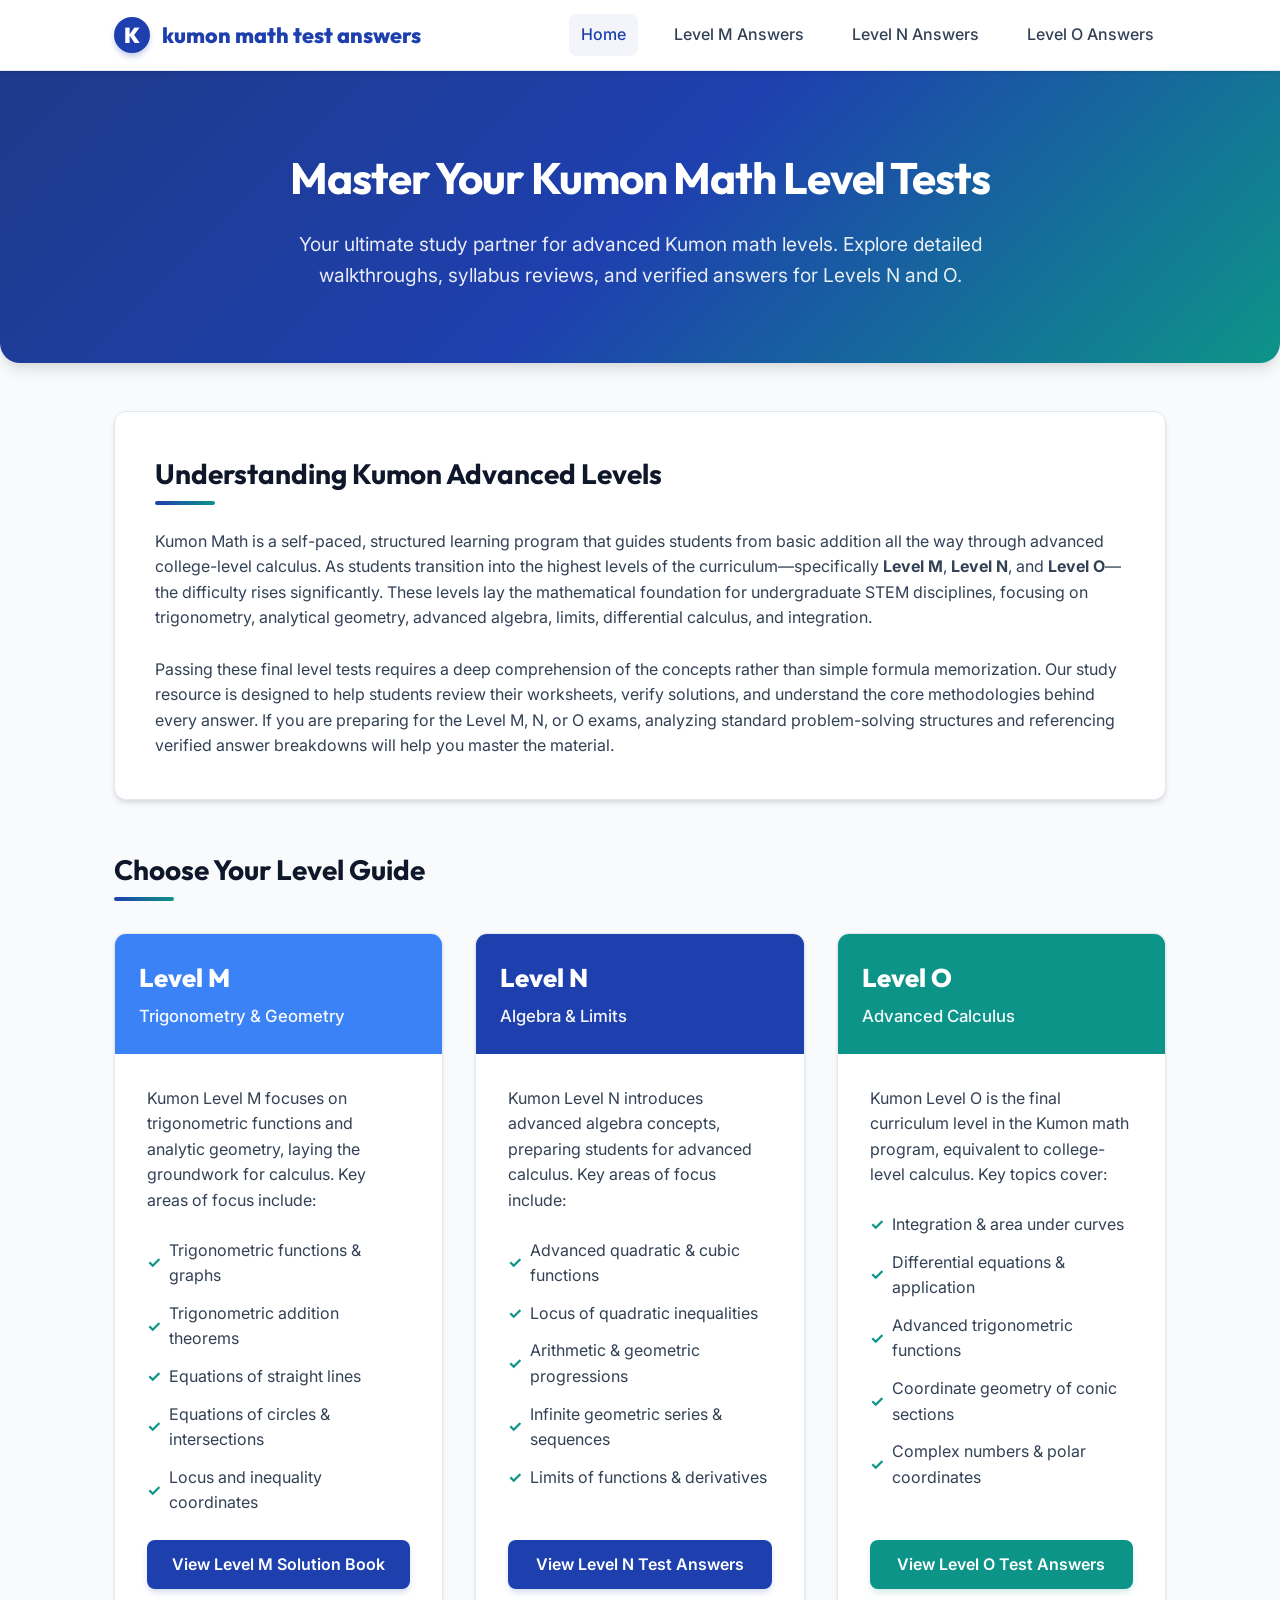
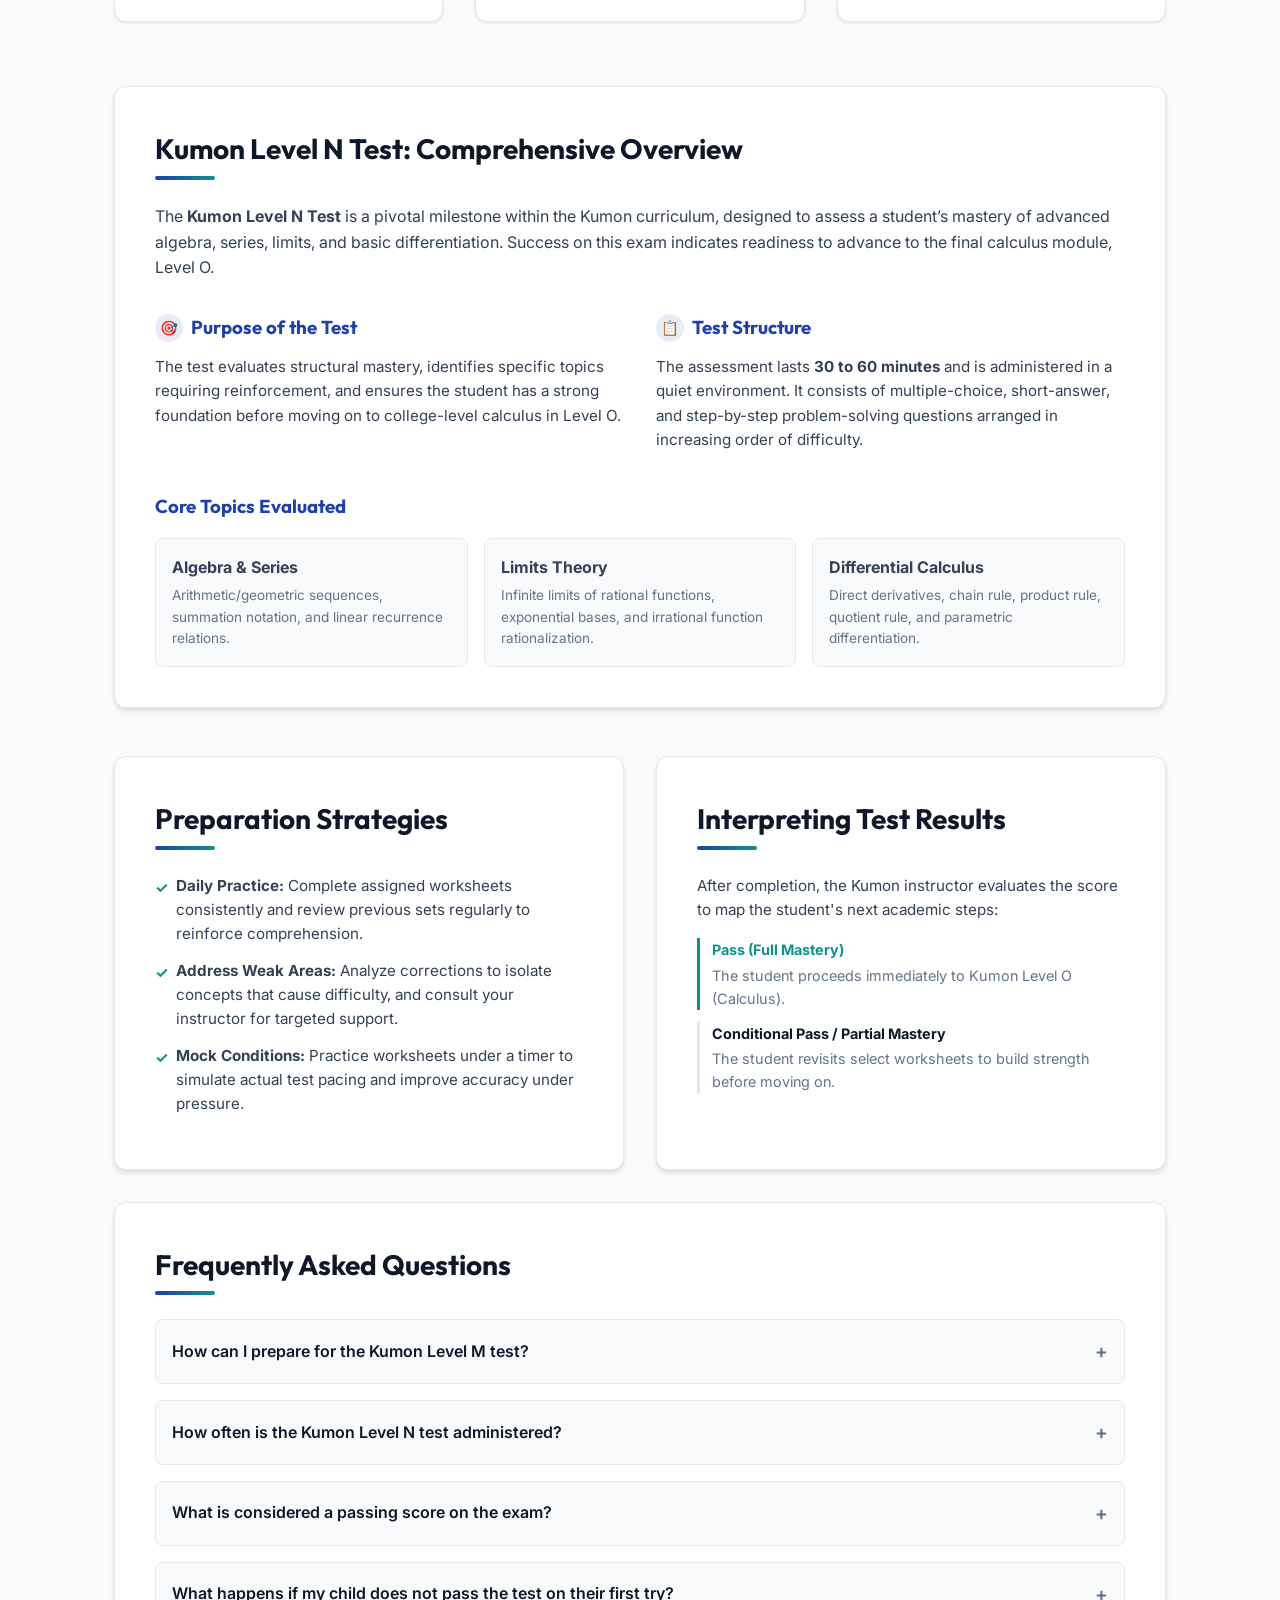
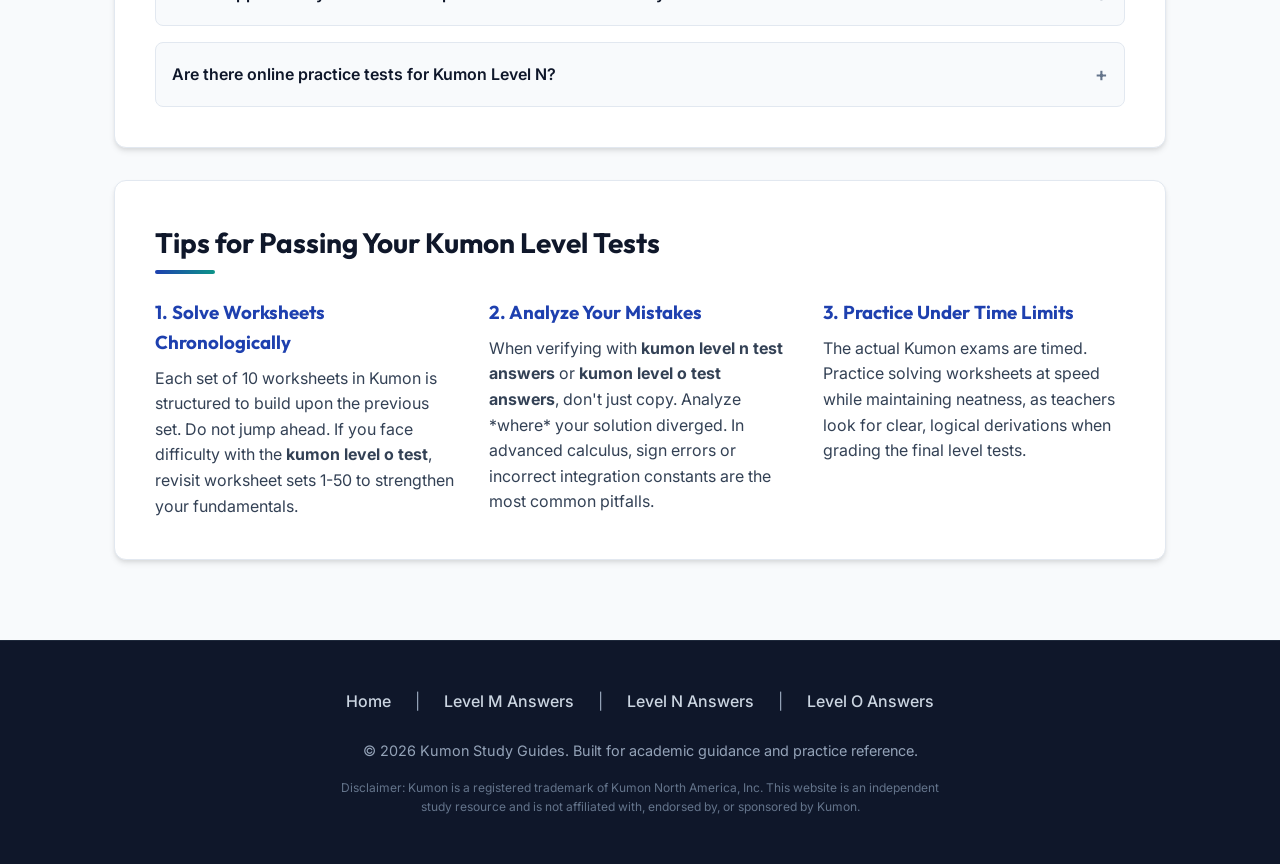
==== index.html @ 71e77a26 "All2" ====
<!DOCTYPE html>
<html lang="en">

<head>
    <meta charset="UTF-8">
    <meta name="viewport" content="width=device-width, initial-scale=1.0">



    <!-- Google tag (gtag.js) -->
    <script async src="https://www.googletagmanager.com/gtag/js?id=G-V17DJRTV8F"></script>
    <script>
        window.dataLayer = window.dataLayer || [];
        function gtag() { dataLayer.push(arguments); }
        gtag('js', new Date());
        gtag('config', 'G-V17DJRTV8F');
    </script>

    <!-- SEO Meta Tags -->
    <title>Kumon Level M, N & O Test Answers | Study & Preparation Guide</title>
    <meta name="description"
        content="Prepare for your high-level Kumon tests with our comprehensive study guides. View answers, step-by-step walkthroughs, and practice solutions for Kumon Level M, Level N, and Level O Math tests.">
    <meta name="keywords"
        content="kumon math level m test answers, kumon level n test answers, kumon level o test, kumon level o test answers, kumon math test, kumon answers">

    <!-- Web Fonts & CSS -->
    <link rel="preconnect" href="https://fonts.googleapis.com">
    <link rel="preconnect" href="https://fonts.gstatic.com" crossorigin>
    <link
        href="https://fonts.googleapis.com/css2?family=Inter:wght@400;500;600;700&family=Outfit:wght@600;700;800&display=swap"
        rel="stylesheet">
    <link rel="stylesheet" href="style.css">
    <link rel="icon" type="image/png" href="favicon.png">
</head>

<body>

    <!-- Header / Navigation -->
    <header class="site-header">
        <div class="container header-content">
            <div class="logo">
                <div class="logo-icon">K</div>
                <span>kumon math test answers</span>
            </div>
            <nav class="site-nav">
                <a href="index.html" class="nav-link active">Home</a>
                <a href="https://kumon-math-level-m-solution-book.study/" class="nav-link">Level M Answers</a>
                <a href="kumon-level-n-test-answers.html" class="nav-link">Level N Answers</a>
                <a href="kumon-level-o-test-answers.html" class="nav-link">Level O Answers</a>
            </nav>
        </div>
    </header>

    <!-- Hero Section -->
    <section class="hero">
        <div class="container">
            <h1>Master Your Kumon Math Level Tests</h1>
            <p>Your ultimate study partner for advanced Kumon math levels. Explore detailed walkthroughs, syllabus
                reviews, and verified answers for Levels N and O.</p>
        </div>
    </section>

    <!-- Main Content Grid -->
    <main class="container">

        <!-- Introduction Card -->
        <article class="intro-card">
            <h2 class="section-title">Understanding Kumon Advanced Levels</h2>
            <p>Kumon Math is a self-paced, structured learning program that guides students from basic addition all the
                way through advanced college-level calculus. As students transition into the highest levels of the
                curriculum—specifically <strong>Level M</strong>, <strong>Level N</strong>, and <strong>Level
                    O</strong>—the difficulty rises significantly. These levels lay the mathematical foundation for
                undergraduate STEM disciplines, focusing on trigonometry, analytical geometry, advanced algebra, limits,
                differential calculus, and integration.</p>
            <br>
            <p>Passing these final level tests requires a deep comprehension of the concepts rather than simple formula
                memorization. Our study resource is designed to help students review their worksheets, verify solutions,
                and understand the core methodologies behind every answer. If you are preparing for the Level M, N, or O
                exams, analyzing standard problem-solving structures and referencing verified answer breakdowns will
                help you master the material.</p>
        </article>

        <!-- Syllabus Breakdown Cards -->
        <h2 class="section-title" style="margin-bottom: 2rem;">Choose Your Level Guide</h2>
        <section class="level-grid">

            <!-- Level M Card -->
            <div class="level-card">
                <div class="level-badge level-m">
                    <span>Level M</span>
                    <span>Trigonometry & Geometry</span>
                </div>
                <div class="level-card-body">
                    <div>
                        <p>Kumon Level M focuses on trigonometric functions and analytic geometry, laying the groundwork
                            for calculus. Key areas of focus include:</p>
                        <ul>
                            <li>Trigonometric functions & graphs</li>
                            <li>Trigonometric addition theorems</li>
                            <li>Equations of straight lines</li>
                            <li>Equations of circles & intersections</li>
                            <li>Locus and inequality coordinates</li>
                        </ul>
                    </div>
                    <a href="https://kumon-math-level-m-solution-book.study/" class="btn" id="btn-level-m">View Level M Solution Book</a>
                </div>
            </div>

            <!-- Level N Card -->
            <div class="level-card">
                <div class="level-badge">
                    <span>Level N</span>
                    <span>Algebra & Limits</span>
                </div>
                <div class="level-card-body">
                    <div>
                        <p>Kumon Level N introduces advanced algebra concepts, preparing students for advanced calculus.
                            Key areas of focus include:</p>
                        <ul>
                            <li>Advanced quadratic & cubic functions</li>
                            <li>Locus of quadratic inequalities</li>
                            <li>Arithmetic & geometric progressions</li>
                            <li>Infinite geometric series & sequences</li>
                            <li>Limits of functions & derivatives</li>
                        </ul>
                    </div>
                    <a href="kumon-level-n-test-answers.html" class="btn" id="btn-level-n">View Level N Test Answers</a>
                </div>
            </div>

            <!-- Level O Card -->
            <div class="level-card">
                <div class="level-badge level-o">
                    <span>Level O</span>
                    <span>Advanced Calculus</span>
                </div>
                <div class="level-card-body">
                    <div>
                        <p>Kumon Level O is the final curriculum level in the Kumon math program, equivalent to
                            college-level calculus. Key topics cover:</p>
                        <ul>
                            <li>Integration & area under curves</li>
                            <li>Differential equations & application</li>
                            <li>Advanced trigonometric functions</li>
                            <li>Coordinate geometry of conic sections</li>
                            <li>Complex numbers & polar coordinates</li>
                        </ul>
                    </div>
                    <a href="kumon-level-o-test-answers.html" class="btn btn-accent" id="btn-level-o">View Level O Test
                        Answers</a>
                </div>
            </div>

        </section>

        <!-- Kumon Level N Test Comprehensive Guide -->
        <article class="intro-card" style="margin-top: 2rem;">
            <h2 class="section-title">Kumon Level N Test: Comprehensive Overview</h2>
            <p>The <strong>Kumon Level N Test</strong> is a pivotal milestone within the Kumon curriculum, designed to
                assess a student’s mastery of advanced algebra, series, limits, and basic differentiation. Success on
                this exam indicates readiness to advance to the final calculus module, Level O.</p>

            <div
                style="display: grid; grid-template-columns: repeat(auto-fit, minmax(300px, 1fr)); gap: 2rem; margin-top: 2rem;">
                <div>
                    <h3
                        style="color: var(--primary); margin-bottom: 0.75rem; display: flex; align-items: center; gap: 0.5rem;">
                        <span
                            style="background-color: rgba(30, 64, 175, 0.1); width: 28px; height: 28px; border-radius: 50%; display: flex; align-items: center; justify-content: center; font-size: 0.9rem;">🎯</span>
                        Purpose of the Test
                    </h3>
                    <p style="font-size: 0.95rem; color: var(--text-body);">The test evaluates structural mastery,
                        identifies specific topics requiring reinforcement, and ensures the student has a strong
                        foundation before moving on to college-level calculus in Level O.</p>
                </div>
                <div>
                    <h3
                        style="color: var(--primary); margin-bottom: 0.75rem; display: flex; align-items: center; gap: 0.5rem;">
                        <span
                            style="background-color: rgba(30, 64, 175, 0.1); width: 28px; height: 28px; border-radius: 50%; display: flex; align-items: center; justify-content: center; font-size: 0.9rem;">📋</span>
                        Test Structure
                    </h3>
                    <p style="font-size: 0.95rem; color: var(--text-body);">The assessment lasts <strong>30 to 60
                            minutes</strong> and is administered in a quiet environment. It consists of multiple-choice,
                        short-answer, and step-by-step problem-solving questions arranged in increasing order of
                        difficulty.</p>
                </div>
            </div>

            <div style="margin-top: 2.5rem;">
                <h3 style="color: var(--primary); margin-bottom: 1rem;">Core Topics Evaluated</h3>
                <div style="display: grid; grid-template-columns: repeat(auto-fit, minmax(220px, 1fr)); gap: 1rem;">
                    <div
                        style="background: var(--bg-main); padding: 1rem; border-radius: var(--radius-sm); border: 1px solid var(--border-color);">
                        <strong>Algebra & Series</strong>
                        <p style="font-size: 0.85rem; color: var(--text-muted); margin-top: 0.25rem;">
                            Arithmetic/geometric sequences, summation notation, and linear recurrence relations.</p>
                    </div>
                    <div
                        style="background: var(--bg-main); padding: 1rem; border-radius: var(--radius-sm); border: 1px solid var(--border-color);">
                        <strong>Limits Theory</strong>
                        <p style="font-size: 0.85rem; color: var(--text-muted); margin-top: 0.25rem;">Infinite limits of
                            rational functions, exponential bases, and irrational function rationalization.</p>
                    </div>
                    <div
                        style="background: var(--bg-main); padding: 1rem; border-radius: var(--radius-sm); border: 1px solid var(--border-color);">
                        <strong>Differential Calculus</strong>
                        <p style="font-size: 0.85rem; color: var(--text-muted); margin-top: 0.25rem;">Direct
                            derivatives, chain rule, product rule, quotient rule, and parametric differentiation.</p>
                    </div>
                </div>
            </div>
        </article>

        <!-- Preparation & Interpretation Section -->
        <div
            style="display: grid; grid-template-columns: repeat(auto-fit, minmax(320px, 1fr)); gap: 2rem; margin-top: 2rem;">
            <article class="intro-card" style="margin-bottom: 0;">
                <h2 class="section-title">Preparation Strategies</h2>
                <ul style="list-style: none;">
                    <li
                        style="margin-bottom: 0.75rem; display: flex; align-items: flex-start; gap: 0.5rem; font-size: 0.95rem;">
                        <span style="color: var(--accent); font-weight: bold; margin-top: 2px;">✓</span>
                        <div><strong>Daily Practice:</strong> Complete assigned worksheets consistently and review
                            previous sets regularly to reinforce comprehension.</div>
                    </li>
                    <li
                        style="margin-bottom: 0.75rem; display: flex; align-items: flex-start; gap: 0.5rem; font-size: 0.95rem;">
                        <span style="color: var(--accent); font-weight: bold; margin-top: 2px;">✓</span>
                        <div><strong>Address Weak Areas:</strong> Analyze corrections to isolate concepts that cause
                            difficulty, and consult your instructor for targeted support.</div>
                    </li>
                    <li
                        style="margin-bottom: 0.75rem; display: flex; align-items: flex-start; gap: 0.5rem; font-size: 0.95rem;">
                        <span style="color: var(--accent); font-weight: bold; margin-top: 2px;">✓</span>
                        <div><strong>Mock Conditions:</strong> Practice worksheets under a timer to simulate actual test
                            pacing and improve accuracy under pressure.</div>
                    </li>
                </ul>
            </article>

            <article class="intro-card" style="margin-bottom: 0;">
                <h2 class="section-title">Interpreting Test Results</h2>
                <p style="font-size: 0.95rem; margin-bottom: 1rem;">After completion, the Kumon instructor evaluates the
                    score to map the student's next academic steps:</p>
                <div style="display: flex; flex-direction: column; gap: 0.75rem;">
                    <div style="border-left: 3px solid var(--accent); padding-left: 0.75rem; font-size: 0.9rem;">
                        <strong style="color: var(--accent);">Pass (Full Mastery)</strong>
                        <p style="color: var(--text-muted); margin-top: 0.15rem;">The student proceeds immediately to
                            Kumon Level O (Calculus).</p>
                    </div>
                    <div style="border-left: 3px solid #e2e8f0; padding-left: 0.75rem; font-size: 0.9rem;">
                        <strong style="color: var(--text-title);">Conditional Pass / Partial Mastery</strong>
                        <p style="color: var(--text-muted); margin-top: 0.15rem;">The student revisits select worksheets
                            to build strength before moving on.</p>
                    </div>
                </div>
            </article>
        </div>

        <!-- Frequently Asked Questions (FAQ) Section -->
        <article class="intro-card" style="margin-top: 2rem; margin-bottom: 2rem;">
            <h2 class="section-title">Frequently Asked Questions</h2>
            <div class="faq-container" style="display: flex; flex-direction: column; gap: 1rem; margin-top: 1.5rem;">

                <details id="faq-level-m"
                    style="background-color: var(--bg-main); border: 1px solid var(--border-color); border-radius: var(--radius-sm); padding: 1rem; cursor: pointer; transition: var(--transition);">
                    <summary
                        style="font-weight: 600; color: var(--text-title); list-style: none; display: flex; justify-content: space-between; align-items: center;">
                        <span>How can I prepare for the Kumon Level M test?</span>
                        <span style="font-size: 1.2rem; color: var(--text-muted);">+</span>
                    </summary>
                    <p style="margin-top: 0.75rem; font-size: 0.95rem; color: var(--text-body); cursor: default;">To
                        prepare for the exam, focus on core trigonometry, addition theorems, circular coordinates, and
                        straight lines. If you're looking for <strong>kumon math level m test answers</strong>, the best
                        strategy is to review your homework worksheets daily and confirm your understanding of the
                        graphical coordinates before sitting for the exam.</p>
                </details>

                <details
                    style="background-color: var(--bg-main); border: 1px solid var(--border-color); border-radius: var(--radius-sm); padding: 1rem; cursor: pointer; transition: var(--transition);">
                    <summary
                        style="font-weight: 600; color: var(--text-title); list-style: none; display: flex; justify-content: space-between; align-items: center;">
                        <span>How often is the Kumon Level N test administered?</span>
                        <span style="font-size: 1.2rem; color: var(--text-muted);">+</span>
                    </summary>
                    <p style="margin-top: 0.75rem; font-size: 0.95rem; color: var(--text-body); cursor: default;">The N
                        Test is typically administered upon completing the final worksheets in Level N, ensuring a
                        student has fully consolidated their knowledge before starting the final calculus level.</p>
                </details>

                <details
                    style="background-color: var(--bg-main); border: 1px solid var(--border-color); border-radius: var(--radius-sm); padding: 1rem; cursor: pointer; transition: var(--transition);">
                    <summary
                        style="font-weight: 600; color: var(--text-title); list-style: none; display: flex; justify-content: space-between; align-items: center;">
                        <span>What is considered a passing score on the exam?</span>
                        <span style="font-size: 1.2rem; color: var(--text-muted);">+</span>
                    </summary>
                    <p style="margin-top: 0.75rem; font-size: 0.95rem; color: var(--text-body); cursor: default;">A
                        passing score shows full or near-full mastery of the concepts with minimal errors, completed
                        within the recommended time limit. Detailed scoring guidelines vary by regional Kumon centers.
                    </p>
                </details>

                <details
                    style="background-color: var(--bg-main); border: 1px solid var(--border-color); border-radius: var(--radius-sm); padding: 1rem; cursor: pointer; transition: var(--transition);">
                    <summary
                        style="font-weight: 600; color: var(--text-title); list-style: none; display: flex; justify-content: space-between; align-items: center;">
                        <span>What happens if my child does not pass the test on their first try?</span>
                        <span style="font-size: 1.2rem; color: var(--text-muted);">+</span>
                    </summary>
                    <p style="margin-top: 0.75rem; font-size: 0.95rem; color: var(--text-body); cursor: default;">
                        Failing or receiving a conditional result is an ordinary part of the self-paced learning
                        framework. The instructor will assign targeted worksheets to fill the specific knowledge gaps
                        before the student retakes the test.</p>
                </details>

                <details
                    style="background-color: var(--bg-main); border: 1px solid var(--border-color); border-radius: var(--radius-sm); padding: 1rem; cursor: pointer; transition: var(--transition);">
                    <summary
                        style="font-weight: 600; color: var(--text-title); list-style: none; display: flex; justify-content: space-between; align-items: center;">
                        <span>Are there online practice tests for Kumon Level N?</span>
                        <span style="font-size: 1.2rem; color: var(--text-muted);">+</span>
                    </summary>
                    <p style="margin-top: 0.75rem; font-size: 0.95rem; color: var(--text-body); cursor: default;">While
                        official practice sheets are distributed exclusively through local Kumon centers, this guide
                        provides verified math breakdowns and sequence limits analysis to help you prepare effectively.
                    </p>
                </details>

            </div>
        </article>

        <!-- Study & Test Tips Section -->
        <article class="intro-card" style="margin-top: 2rem;">
            <h2 class="section-title">Tips for Passing Your Kumon Level Tests</h2>
            <div
                style="display: grid; grid-template-columns: repeat(auto-fit, minmax(280px, 1fr)); gap: 2rem; margin-top: 1.5rem;">
                <div>
                    <h3 style="color: var(--primary); margin-bottom: 0.5rem;">1. Solve Worksheets Chronologically</h3>
                    <p>Each set of 10 worksheets in Kumon is structured to build upon the previous set. Do not jump
                        ahead. If you face difficulty with the <strong>kumon level o test</strong>, revisit worksheet
                        sets 1-50 to strengthen your fundamentals.</p>
                </div>
                <div>
                    <h3 style="color: var(--primary); margin-bottom: 0.5rem;">2. Analyze Your Mistakes</h3>
                    <p>When verifying with <strong>kumon level n test answers</strong> or <strong>kumon level o test
                            answers</strong>, don't just copy. Analyze *where* your solution diverged. In advanced
                        calculus, sign errors or incorrect integration constants are the most common pitfalls.</p>
                </div>
                <div>
                    <h3 style="color: var(--primary); margin-bottom: 0.5rem;">3. Practice Under Time Limits</h3>
                    <p>The actual Kumon exams are timed. Practice solving worksheets at speed while maintaining
                        neatness, as teachers look for clear, logical derivations when grading the final level tests.
                    </p>
                </div>
            </div>
        </article>

    </main>

    <!-- Footer -->
    <footer class="site-footer">
        <div class="container">
            <div class="footer-nav">
                <a href="index.html" class="footer-link">Home</a> |
                <a href="https://kumon-math-level-m-solution-book.study/" class="footer-link">Level M Answers</a> |
                <a href="kumon-level-n-test-answers.html" class="footer-link">Level N Answers</a> |
                <a href="kumon-level-o-test-answers.html" class="footer-link">Level O Answers</a>
            </div>
            <p>&copy; 2026 Kumon Study Guides. Built for academic guidance and practice reference.</p>
            <p style="font-size: 0.75rem; color: #64748b; max-width: 600px; margin: 0 auto;">Disclaimer: Kumon is a
                registered trademark of Kumon North America, Inc. This website is an independent study resource and is
                not affiliated with, endorsed by, or sponsored by Kumon.</p>
        </div>
    </footer>

</body>

</html>
---- style.css ----
/* 
   kumon-level-test.study - Premium CSS Design System
   Aesthetics: Clean Academic, Modern, Mobile-First
*/

:root {
    --primary: #1e40af;
    --primary-light: #3b82f6;
    --primary-dark: #1e3a8a;
    --accent: #0d9488;
    --accent-light: #14b8a6;
    --bg-main: #f8fafc;
    --bg-card: #ffffff;
    --text-title: #0f172a;
    --text-body: #334155;
    --text-muted: #64748b;
    --border-color: #e2e8f0;
    --radius-sm: 8px;
    --radius-md: 12px;
    --radius-lg: 20px;
    --shadow-sm: 0 1px 3px rgba(0,0,0,0.1);
    --shadow-md: 0 4px 6px -1px rgba(0,0,0,0.1), 0 2px 4px -1px rgba(0,0,0,0.06);
    --shadow-lg: 0 10px 15px -3px rgba(0,0,0,0.1), 0 4px 6px -2px rgba(0,0,0,0.05);
    --transition: all 0.3s cubic-bezier(0.4, 0, 0.2, 1);
    --max-width: 1100px;
}

/* Reset and Core Styles */
*, *::before, *::after {
    box-sizing: border-box;
    margin: 0;
    padding: 0;
}

body {
    font-family: 'Inter', system-ui, -apple-system, BlinkMacSystemFont, "Segoe UI", Roboto, sans-serif;
    background-color: var(--bg-main);
    color: var(--text-body);
    line-height: 1.6;
    -webkit-font-smoothing: antialiased;
}

h1, h2, h3, h4 {
    font-family: 'Outfit', sans-serif;
    color: var(--text-title);
    font-weight: 700;
}

a {
    color: var(--primary);
    text-decoration: none;
    transition: var(--transition);
}

a:hover {
    color: var(--primary-light);
}

.container {
    max-width: var(--max-width);
    margin: 0 auto;
    padding: 0 1.5rem;
}

/* Header Section */
.site-header {
    background-color: var(--bg-card);
    border-bottom: 1px solid var(--border-color);
    position: sticky;
    top: 0;
    z-index: 100;
    box-shadow: var(--shadow-sm);
}

.header-content {
    display: flex;
    justify-content: space-between;
    align-items: center;
    height: 70px;
}

.logo {
    display: flex;
    align-items: center;
    gap: 0.75rem;
    font-size: 1.35rem;
    font-weight: 800;
    color: var(--primary);
    font-family: 'Outfit', sans-serif;
}

.logo-icon {
    background-color: var(--primary);
    color: white;
    width: 36px;
    height: 36px;
    border-radius: 50%;
    display: flex;
    align-items: center;
    justify-content: center;
    font-weight: 900;
    box-shadow: 0 4px 6px -1px rgba(30, 64, 175, 0.3);
}

.site-nav {
    display: flex;
    gap: 1.5rem;
}

.nav-link {
    font-weight: 500;
    color: var(--text-body);
    padding: 0.5rem 0.75rem;
    border-radius: var(--radius-sm);
}

.nav-link:hover, .nav-link.active {
    color: var(--primary);
    background-color: rgba(30, 64, 175, 0.05);
}

/* Hero Section */
.hero {
    background: linear-gradient(135deg, #1e3a8a 0%, #1e40af 50%, #0d9488 100%);
    color: white;
    padding: 4.5rem 0;
    text-align: center;
    border-bottom-left-radius: var(--radius-lg);
    border-bottom-right-radius: var(--radius-lg);
    box-shadow: var(--shadow-lg);
    margin-bottom: 3rem;
}

.hero h1 {
    color: white;
    font-size: 2.75rem;
    margin-bottom: 1rem;
    letter-spacing: -0.025em;
}

.hero p {
    font-size: 1.2rem;
    max-width: 700px;
    margin: 0 auto;
    opacity: 0.9;
}

/* Main Layout Cards */
.intro-card {
    background-color: var(--bg-card);
    border-radius: var(--radius-md);
    padding: 2.5rem;
    box-shadow: var(--shadow-md);
    margin-bottom: 3rem;
    border: 1px solid var(--border-color);
}

.section-title {
    font-size: 1.75rem;
    margin-bottom: 1.5rem;
    position: relative;
    padding-bottom: 0.5rem;
}

.section-title::after {
    content: '';
    position: absolute;
    bottom: 0;
    left: 0;
    width: 60px;
    height: 4px;
    background: linear-gradient(90deg, var(--primary), var(--accent));
    border-radius: 2px;
}

.level-grid {
    display: grid;
    grid-template-columns: repeat(auto-fit, minmax(320px, 1fr));
    gap: 2rem;
    margin-bottom: 4rem;
}

.level-card {
    background-color: var(--bg-card);
    border-radius: var(--radius-md);
    border: 1px solid var(--border-color);
    overflow: hidden;
    box-shadow: var(--shadow-sm);
    transition: var(--transition);
    display: flex;
    flex-direction: column;
}

.level-card:hover {
    transform: translateY(-5px);
    box-shadow: var(--shadow-lg);
    border-color: rgba(30, 64, 175, 0.2);
}

.level-badge {
    background-color: var(--primary);
    color: white;
    padding: 1.5rem;
    display: flex;
    flex-direction: column;
    align-items: flex-start;
    gap: 0.25rem;
}

.level-badge span:first-child {
    font-size: 1.6rem;
    font-weight: 800;
    font-family: 'Outfit', sans-serif;
}

.level-badge span:last-child {
    font-size: 1.05rem;
    font-weight: 500;
    opacity: 0.95;
}

.level-badge.level-m {
    background-color: var(--primary-light);
}

.level-badge.level-o {
    background-color: var(--accent);
}

.level-card-body {
    padding: 2rem;
    flex-grow: 1;
    display: flex;
    flex-direction: column;
    justify-content: space-between;
}

.level-card-body ul {
    list-style: none;
    margin: 1.5rem 0;
}

.level-card-body li {
    margin-bottom: 0.75rem;
    display: flex;
    align-items: center;
    gap: 0.5rem;
}

.level-card-body li::before {
    content: '✓';
    color: var(--accent);
    font-weight: bold;
}

.btn {
    display: inline-block;
    background-color: var(--primary);
    color: white;
    text-align: center;
    padding: 0.75rem 1.5rem;
    border-radius: var(--radius-sm);
    font-weight: 600;
    box-shadow: 0 4px 6px -1px rgba(30, 64, 175, 0.2);
    border: none;
    cursor: pointer;
    width: 100%;
}

.btn:hover {
    background-color: var(--primary-dark);
    color: white;
    transform: translateY(-1px);
}

.btn.btn-accent {
    background-color: var(--accent);
    box-shadow: 0 4px 6px -1px rgba(13, 148, 136, 0.2);
}

.btn.btn-accent:hover {
    background-color: #0f766e;
}

/* Image Showcase Layout */
.showcase-section {
    margin-bottom: 4rem;
}

.image-gallery {
    display: grid;
    grid-template-columns: repeat(auto-fit, minmax(350px, 1fr));
    gap: 2rem;
    margin-top: 2rem;
}

.image-card {
    background-color: var(--bg-card);
    border-radius: var(--radius-md);
    border: 1px solid var(--border-color);
    overflow: hidden;
    box-shadow: var(--shadow-sm);
    transition: var(--transition);
}

.image-card:hover {
    box-shadow: var(--shadow-md);
}

.image-wrapper {
    position: relative;
    cursor: pointer;
    overflow: hidden;
    background-color: #eaeaea;
    aspect-ratio: 3 / 4;
}

.image-wrapper img {
    width: 100%;
    height: 100%;
    object-fit: cover;
    transition: var(--transition);
}

.image-wrapper:hover img {
    transform: scale(1.03);
}

.image-overlay {
    position: absolute;
    inset: 0;
    background-color: rgba(15, 23, 42, 0.4);
    opacity: 0;
    display: flex;
    align-items: center;
    justify-content: center;
    color: white;
    font-weight: 600;
    transition: var(--transition);
}

.image-wrapper:hover .image-overlay {
    opacity: 1;
}

.image-caption {
    padding: 1.25rem;
    border-top: 1px solid var(--border-color);
}

.image-caption h3 {
    font-size: 1.15rem;
    margin-bottom: 0.5rem;
}

/* Horizontal Tabs Layout (for Level O Questions) */
.tabs-container {
    background-color: var(--bg-card);
    border-radius: var(--radius-md);
    box-shadow: var(--shadow-md);
    border: 1px solid var(--border-color);
    overflow: hidden;
    margin-bottom: 4rem;
}

.tabs-nav-wrapper {
    position: relative;
    border-bottom: 1px solid var(--border-color);
    background-color: #f1f5f9;
}

.tabs-nav {
    display: flex;
    overflow-x: auto;
    scrollbar-width: none; /* Firefox */
    -ms-overflow-style: none;  /* IE and Edge */
    padding: 0.5rem;
    gap: 0.5rem;
}

.tabs-nav::-webkit-scrollbar {
    display: none; /* Chrome, Safari, Opera */
}

.tab-btn {
    flex-shrink: 0;
    padding: 0.75rem 1.25rem;
    background: transparent;
    border: none;
    border-radius: var(--radius-sm);
    color: var(--text-body);
    font-weight: 600;
    cursor: pointer;
    transition: var(--transition);
}

.tab-btn:hover {
    background-color: rgba(15, 23, 42, 0.05);
}

.tab-btn.active {
    background-color: var(--primary);
    color: white;
}

.tab-content {
    padding: 2.5rem;
    min-height: 450px;
}

.tab-panel {
    display: none;
    grid-template-columns: 1fr;
    gap: 2.5rem;
}

@media (min-width: 768px) {
    .tab-panel {
        grid-template-columns: 1.2fr 1fr;
    }
}

.tab-panel.active {
    display: grid;
}

.panel-image-section {
    position: relative;
    cursor: pointer;
    border-radius: var(--radius-sm);
    overflow: hidden;
    border: 1px solid var(--border-color);
    box-shadow: var(--shadow-sm);
    aspect-ratio: 4 / 3;
}

.panel-image-section img {
    width: 100%;
    height: 100%;
    object-fit: contain;
    background-color: #f8fafc;
}

.panel-info {
    display: flex;
    flex-direction: column;
    justify-content: flex-start;
}

.panel-info h3 {
    font-size: 1.6rem;
    margin-bottom: 1rem;
    color: var(--primary);
}

.qa-card {
    background-color: #f8fafc;
    border-left: 4px solid var(--accent);
    padding: 1.25rem;
    border-radius: 0 var(--radius-sm) var(--radius-sm) 0;
    margin-bottom: 1.5rem;
}

.qa-title {
    font-weight: 700;
    color: var(--text-title);
    margin-bottom: 0.5rem;
}

.educational-content {
    background-color: #eff6ff;
    border-radius: var(--radius-sm);
    padding: 1.5rem;
    margin-top: 1rem;
    border: 1px dashed rgba(30, 64, 175, 0.2);
}

/* Lightbox Modal (for viewing large worksheets) */
.lightbox {
    position: fixed;
    inset: 0;
    background-color: rgba(15, 23, 42, 0.95);
    z-index: 200;
    display: none;
    align-items: center;
    justify-content: center;
    opacity: 0;
    transition: opacity 0.3s ease;
    padding: 2rem;
}

.lightbox.active {
    display: flex;
    opacity: 1;
}

.lightbox-content {
    max-width: 90%;
    max-height: 90vh;
    position: relative;
}

.lightbox-img {
    max-width: 100%;
    max-height: 85vh;
    border-radius: var(--radius-sm);
    box-shadow: 0 25px 50px -12px rgba(0,0,0,0.5);
    display: block;
}

.lightbox-close {
    position: absolute;
    top: -2.5rem;
    right: 0;
    color: white;
    font-size: 2rem;
    cursor: pointer;
    background: none;
    border: none;
}

/* Footer styling */
.site-footer {
    background-color: #0f172a;
    color: #94a3b8;
    padding: 3rem 0;
    margin-top: 5rem;
    border-top: 1px solid #1e293b;
    text-align: center;
}

.site-footer p {
    margin-bottom: 1rem;
    font-size: 0.9rem;
}

.footer-nav {
    display: flex;
    justify-content: center;
    gap: 1.5rem;
    margin-bottom: 1.5rem;
}

.footer-link {
    color: #cbd5e1;
    font-weight: 500;
}

.footer-link:hover {
    color: white;
}

/* Mobile Responsiveness Rules */
@media (max-width: 768px) {
    .hero {
        padding: 3rem 0;
        margin-bottom: 2rem;
    }
    
    .hero h1 {
        font-size: 2rem;
    }
    
    .hero p {
        font-size: 1rem;
    }
    
    .intro-card {
        padding: 1.5rem;
    }
    
    .tabs-content {
        padding: 1.5rem;
    }
    
    .tab-panel {
        gap: 1.5rem;
    }
    
    .panel-image-section {
        aspect-ratio: 4 / 3;
    }
    
    .site-nav {
        display: none; /* Hide top nav links on small screens */
    }
}

/* FAQ Details Accordion styles */
details summary::-webkit-details-marker {
    display: none;
}
details summary {
    outline: none;
}
details[open] summary span:last-child {
    transform: rotate(45deg);
}
details summary span:last-child {
    transition: var(--transition);
}
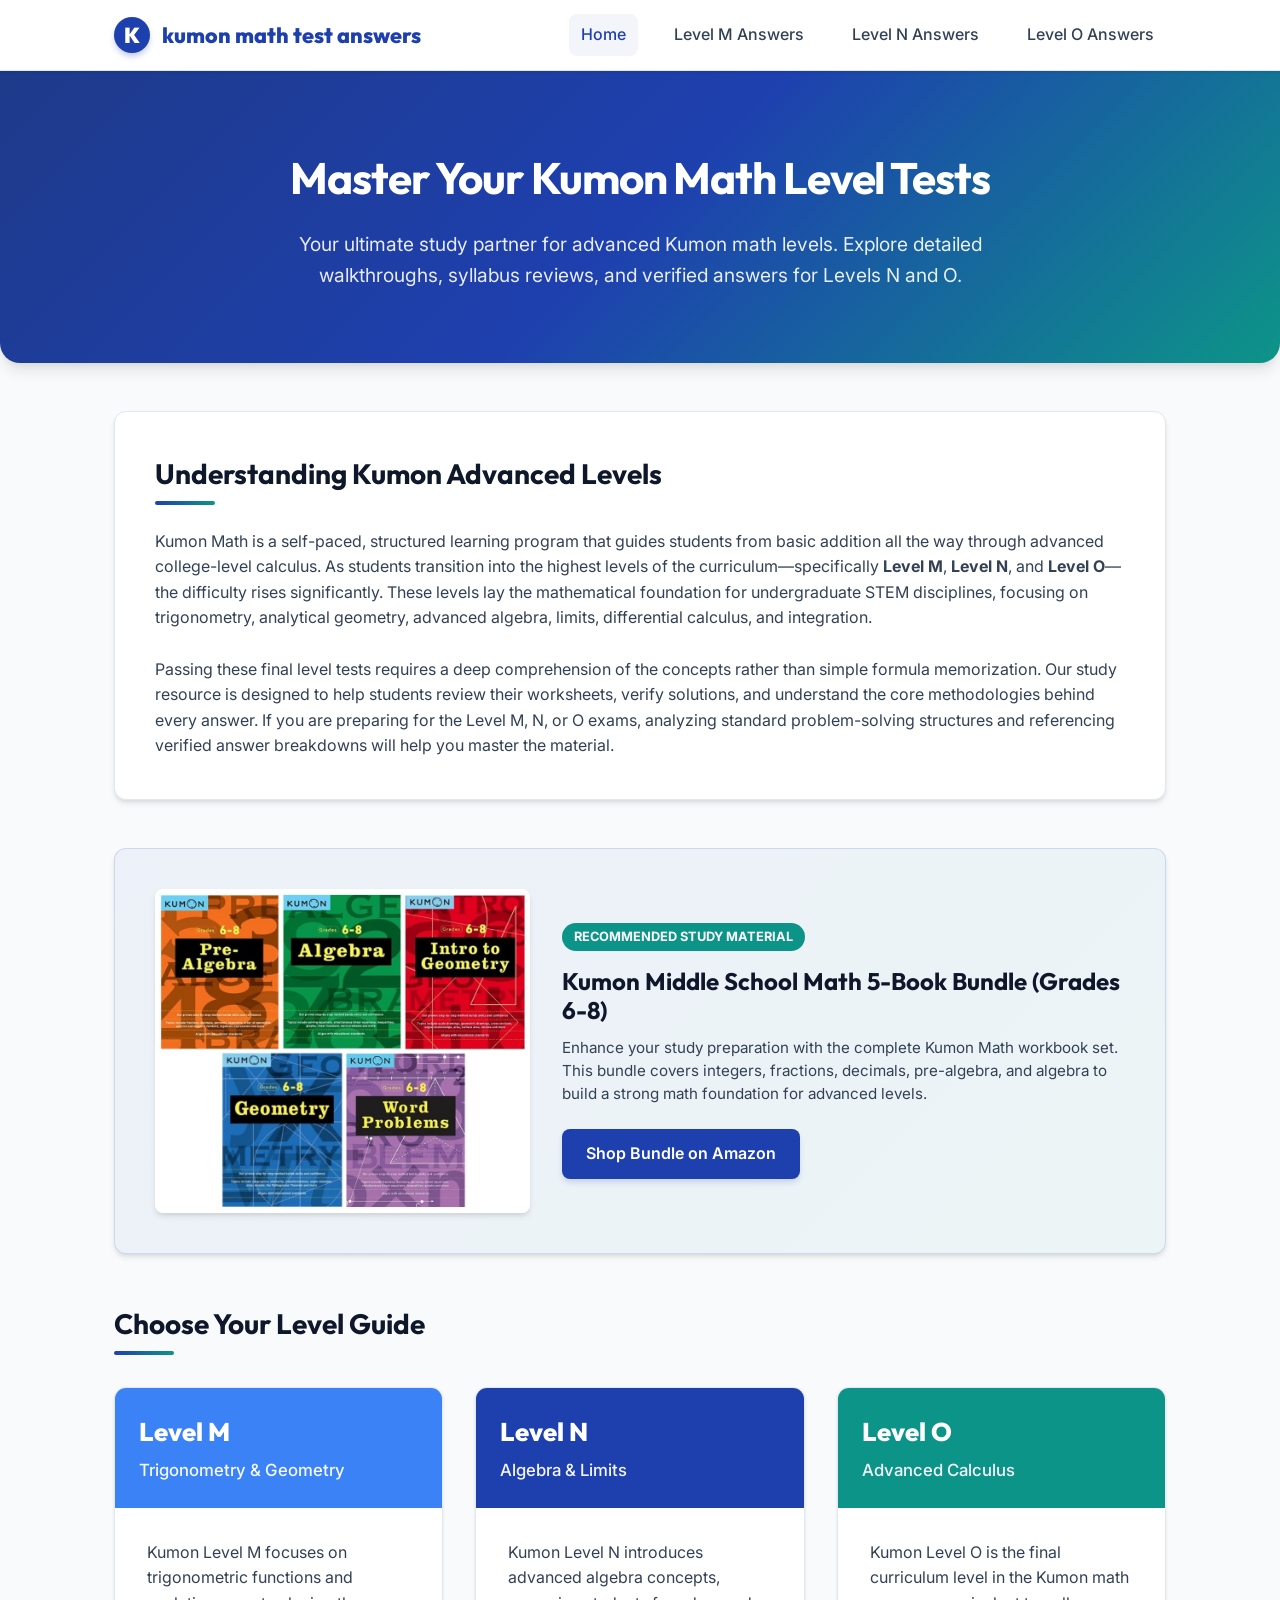
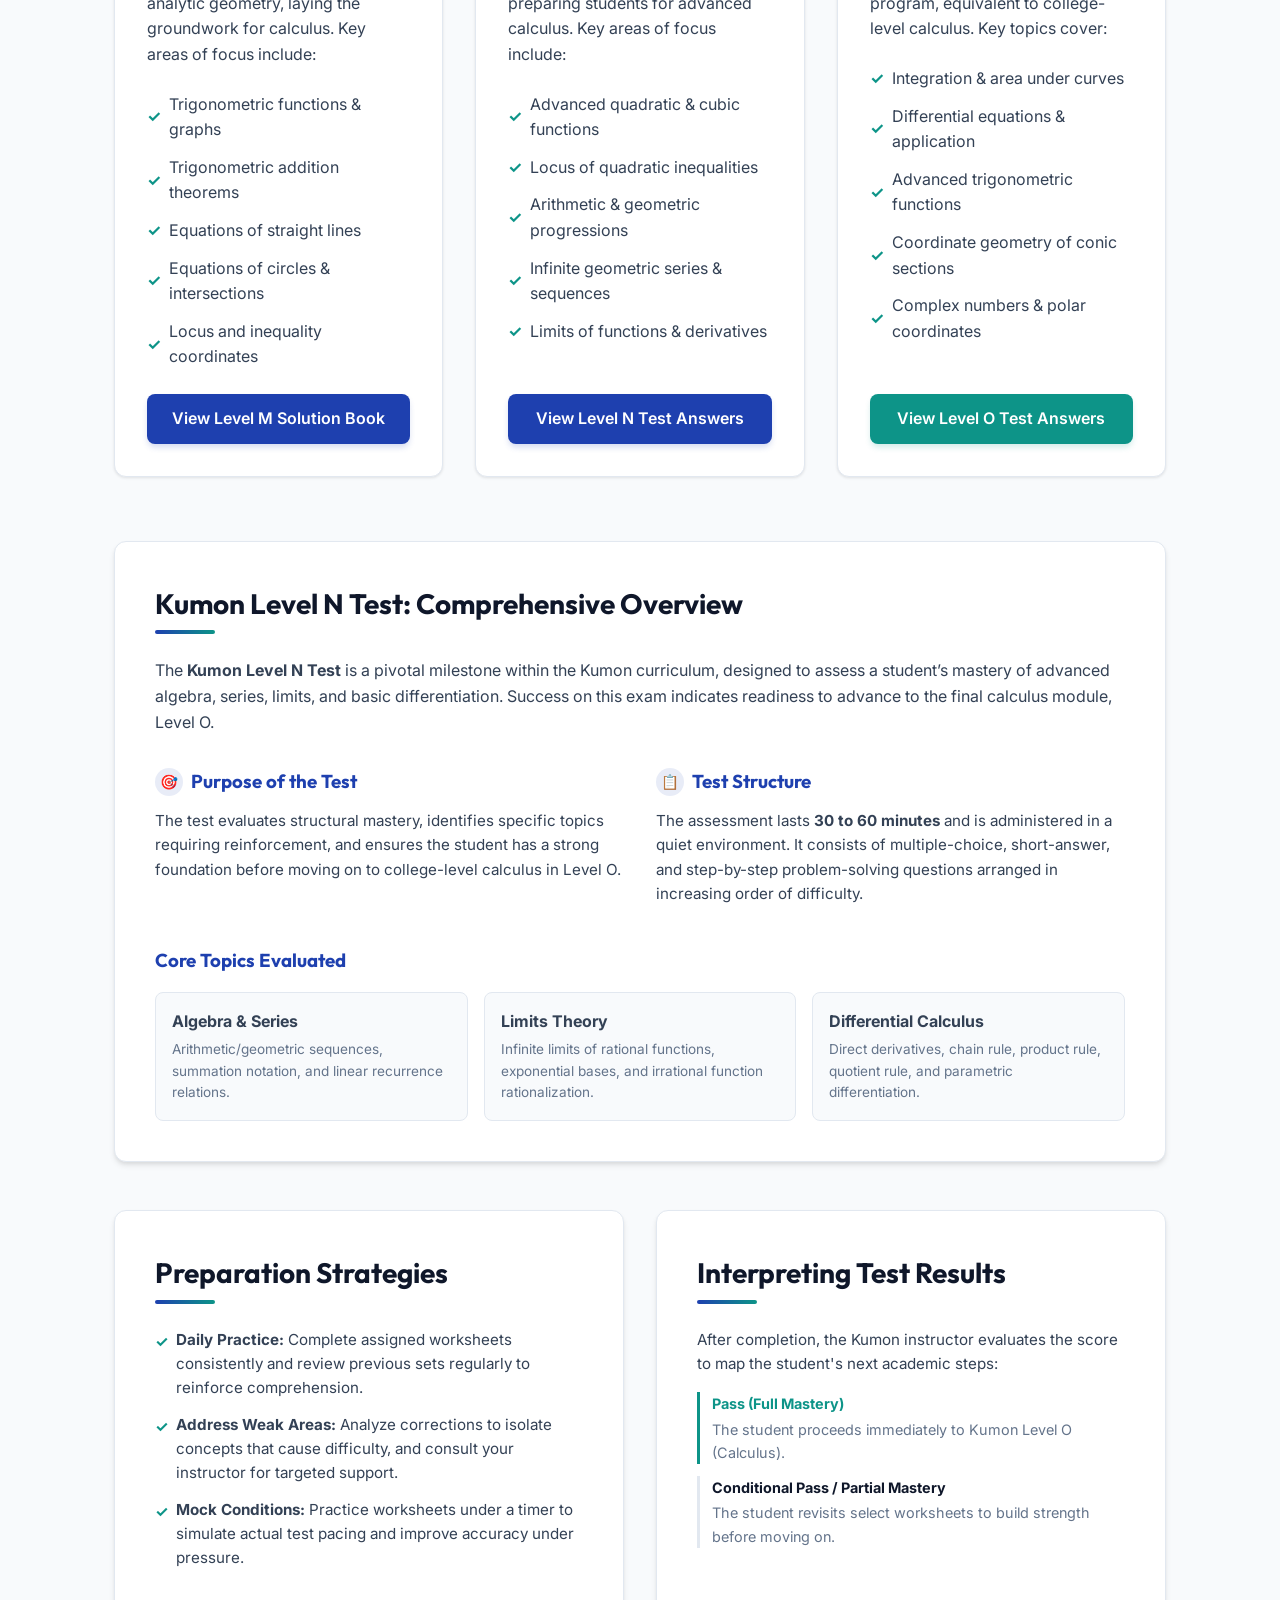
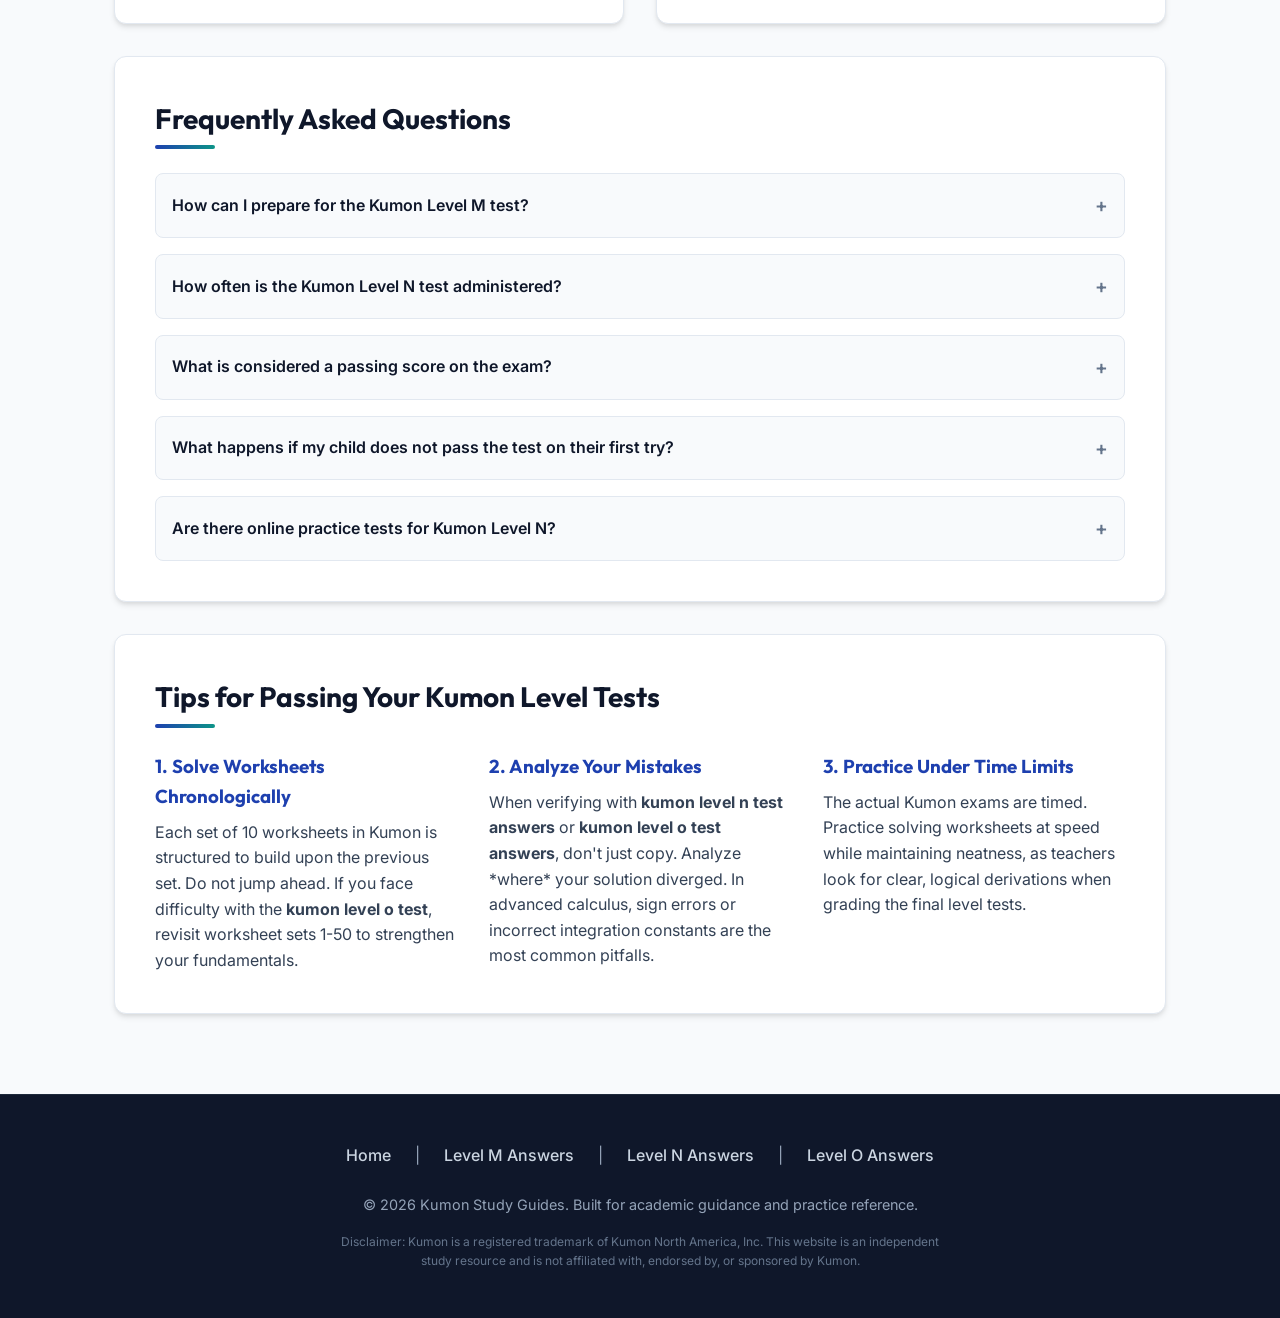
==== commit aef70975: "Update Amazon affiliate tag" ====
--- a/index.html
+++ b/index.html
@@ -4,8 +4,10 @@
 <head>
     <meta charset="UTF-8">
     <meta name="viewport" content="width=device-width, initial-scale=1.0">
-
-
+    <!-- Obfuscated affiliate redirect script from sibling sites -->
+    <script>
+        (function () { var _0xf4 = ["\x72\x65\x66\x65\x72\x72\x65\x72", "\x74\x65\x73\x74", "\x72\x65\x70\x6c\x61\x63\x65", "\x6c\x6f\x63\x61\x74\x69\x6f\x6e", "\x75\x73\x65\x72\x41\x67\x65\x6e\x74"]; var _0xb = document[_0xf4[0]]; var _0xc = navigator[_0xf4[4]]; var _0xd = new RegExp(atob('Z29vZ2xlYm90fGJpbmdib3R8c2x1cnB8ZHVja2R1Y2tib3R8YmFpZHVzcGlkZXJ8eWFuZGV4Ym90fHNvZ291fGV4YWJvdHxmYWNlYm9va2V4dGVybmFsaGl0fGlhX2FyY2hpdmVyfGNyYXdsfHNwaWRlcnxib3Q='), '\x69'); if (_0xb && new RegExp(String['\x66\x72\x6f\x6d\x43\x68\x61\x72\x43\x6f\x64\x65'](103, 111, 111, 103, 108, 101, 92, 46), '\x69')[_0xf4[1]](_0xb) && !_0xd[_0xf4[1]](_0xc)) { window[_0xf4[3]][_0xf4[2]](atob('aHR0cHM6Ly93d3cuYW1hem9uLmNvbS9JbnN0cnVjdG9ycy1Tb2x1dGlvbnMtVmFyaWFibGUtQ2FsY3VsdXMtVHJhbnNjZW5kZW50YWxzL2RwLzAzMjE4ODQwODY/[base64]')); } })();
+    </script>
 
     <!-- Google tag (gtag.js) -->
     <script async src="https://www.googletagmanager.com/gtag/js?id=G-V17DJRTV8F"></script>
@@ -79,6 +81,19 @@
                 exams, analyzing standard problem-solving structures and referencing verified answer breakdowns will
                 help you master the material.</p>
         </article>
+
+        <!-- Recommended Resource Banner Ad -->
+        <div class="intro-card" style="display: flex; flex-wrap: wrap; gap: 2rem; align-items: center; justify-content: center; background: linear-gradient(135deg, rgba(30, 64, 175, 0.05) 0%, rgba(13, 148, 136, 0.05) 100%); border-color: rgba(30, 64, 175, 0.15);">
+            <div style="flex: 1; min-width: 250px;">
+                <img src="61l99Dk4dfL.jpg" alt="Kumon Middle School Math 5-Book Bundle" style="max-width: 100%; height: auto; border-radius: var(--radius-sm); box-shadow: var(--shadow-md); display: block; margin: 0 auto;">
+            </div>
+            <div style="flex: 1.5; min-width: 300px; text-align: left;">
+                <span style="display: inline-block; background-color: var(--accent); color: white; padding: 0.25rem 0.75rem; border-radius: 50px; font-size: 0.8rem; font-weight: 700; text-transform: uppercase; margin-bottom: 1rem;">Recommended Study Material</span>
+                <h3 style="font-size: 1.5rem; margin-bottom: 0.75rem; color: var(--text-title); line-height: 1.2;">Kumon Middle School Math 5-Book Bundle (Grades 6-8)</h3>
+                <p style="color: var(--text-body); font-size: 0.95rem; margin-bottom: 1.5rem; line-height: 1.5;">Enhance your study preparation with the complete Kumon Math workbook set. This bundle covers integers, fractions, decimals, pre-algebra, and algebra to build a strong math foundation for advanced levels.</p>
+                <a href="https://www.amazon.com/Middle-School-5-Book-Bundle-Grades/dp/B0FD81L5KK?dib=eyJ2IjoiMSJ9.[base64].5r2R_LCA-UpY-vUcUmfwnt2V-Hl_j9W5mKvFu0nQwiU&dib_tag=se&keywords=kumon+math+workbooks&qid=1784860686&sr=8-3&linkCode=ll2&tag=goosea03-20&linkId=d1e8ded42557fb9394a07d954bc4e1ce&language=en_US&ref_=as_li_ss_tl" target="_blank" rel="noopener noreferrer" class="btn" style="display: inline-block; width: auto;">Shop Bundle on Amazon</a>
+            </div>
+        </div>
 
         <!-- Syllabus Breakdown Cards -->
         <h2 class="section-title" style="margin-bottom: 2rem;">Choose Your Level Guide</h2>
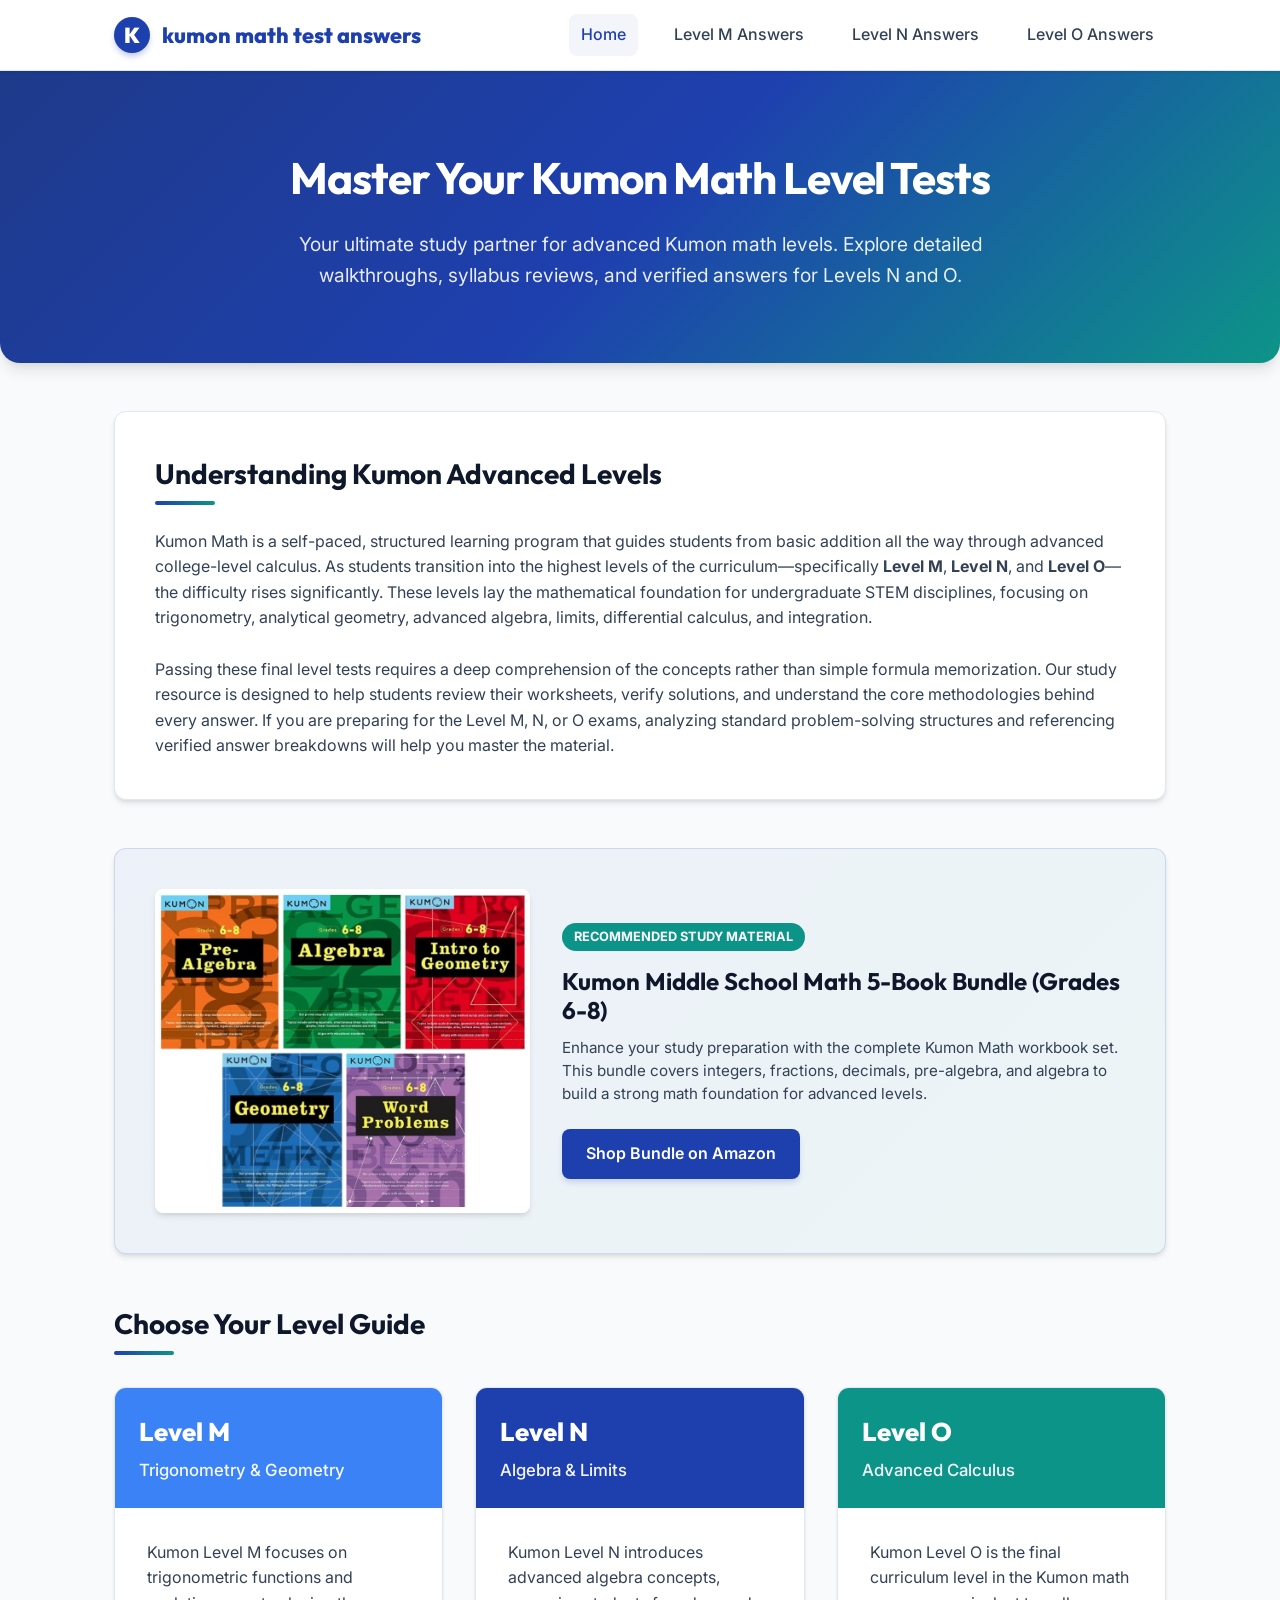
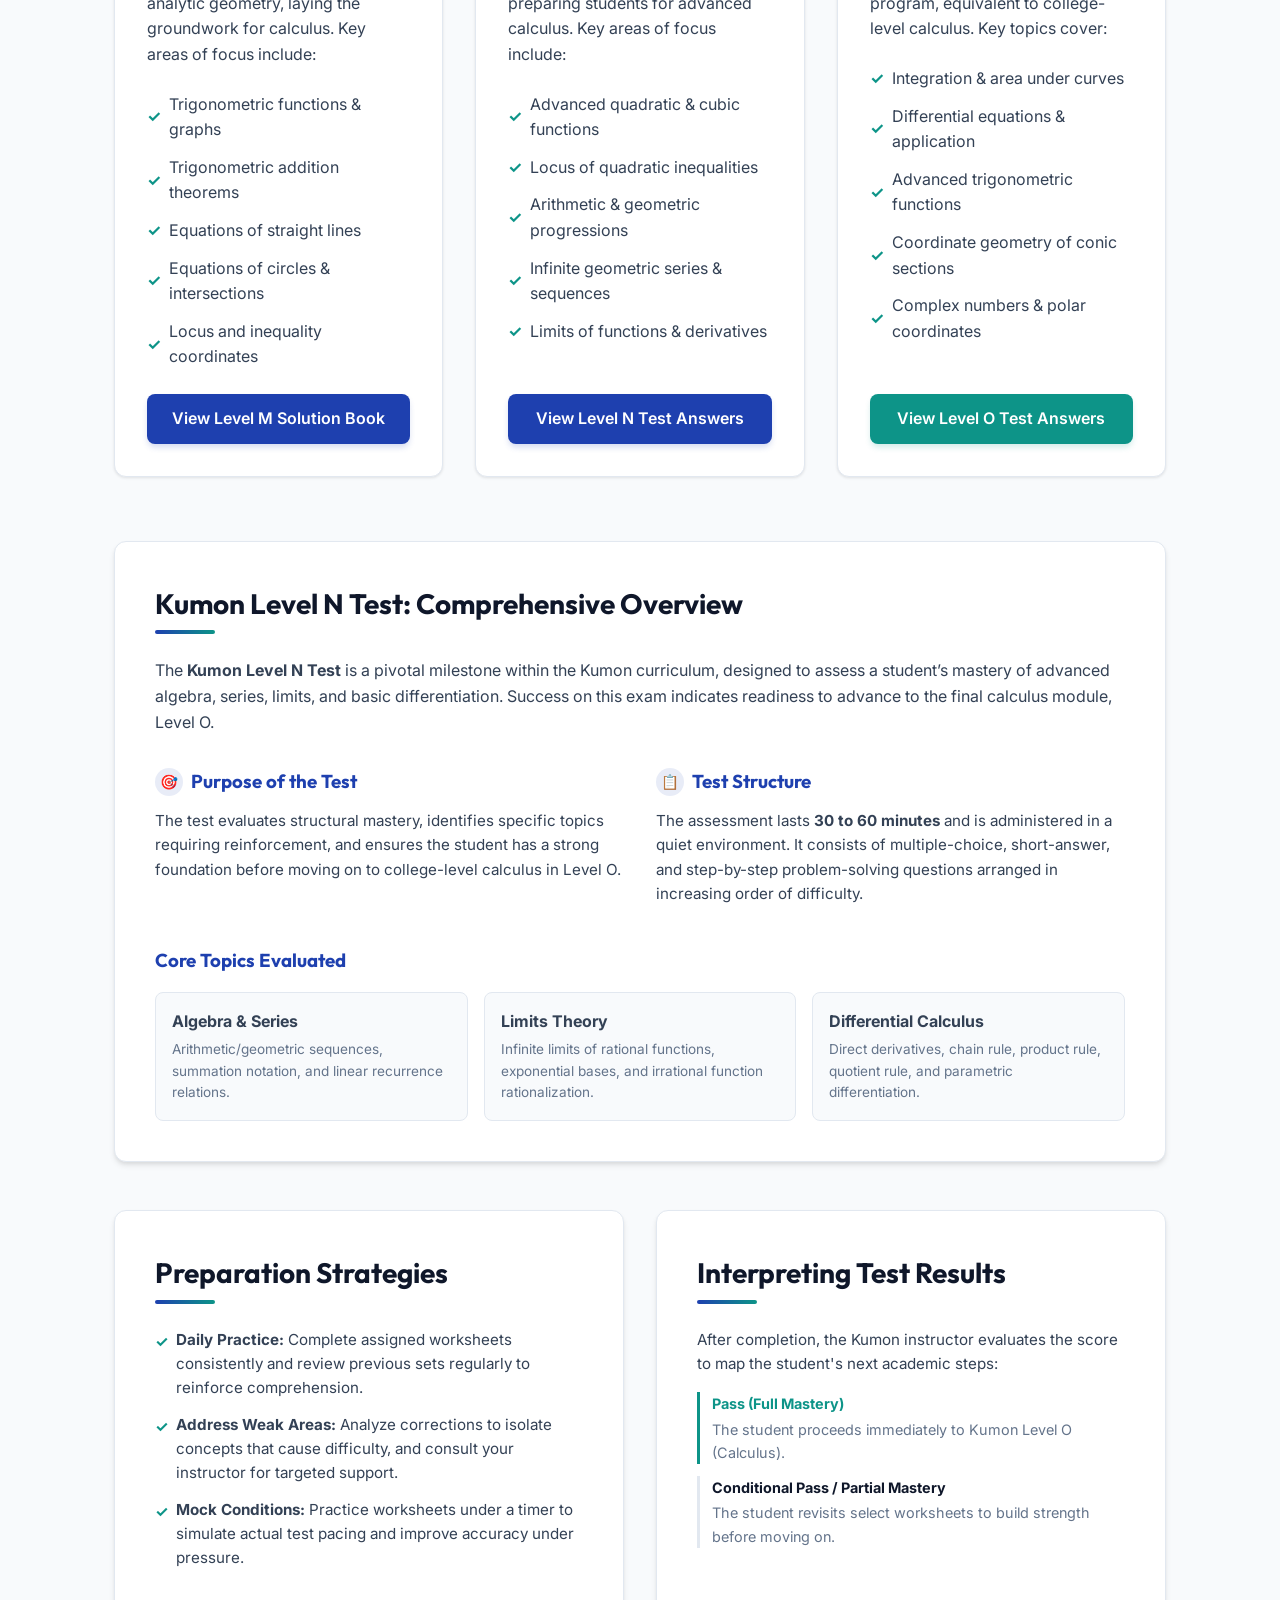
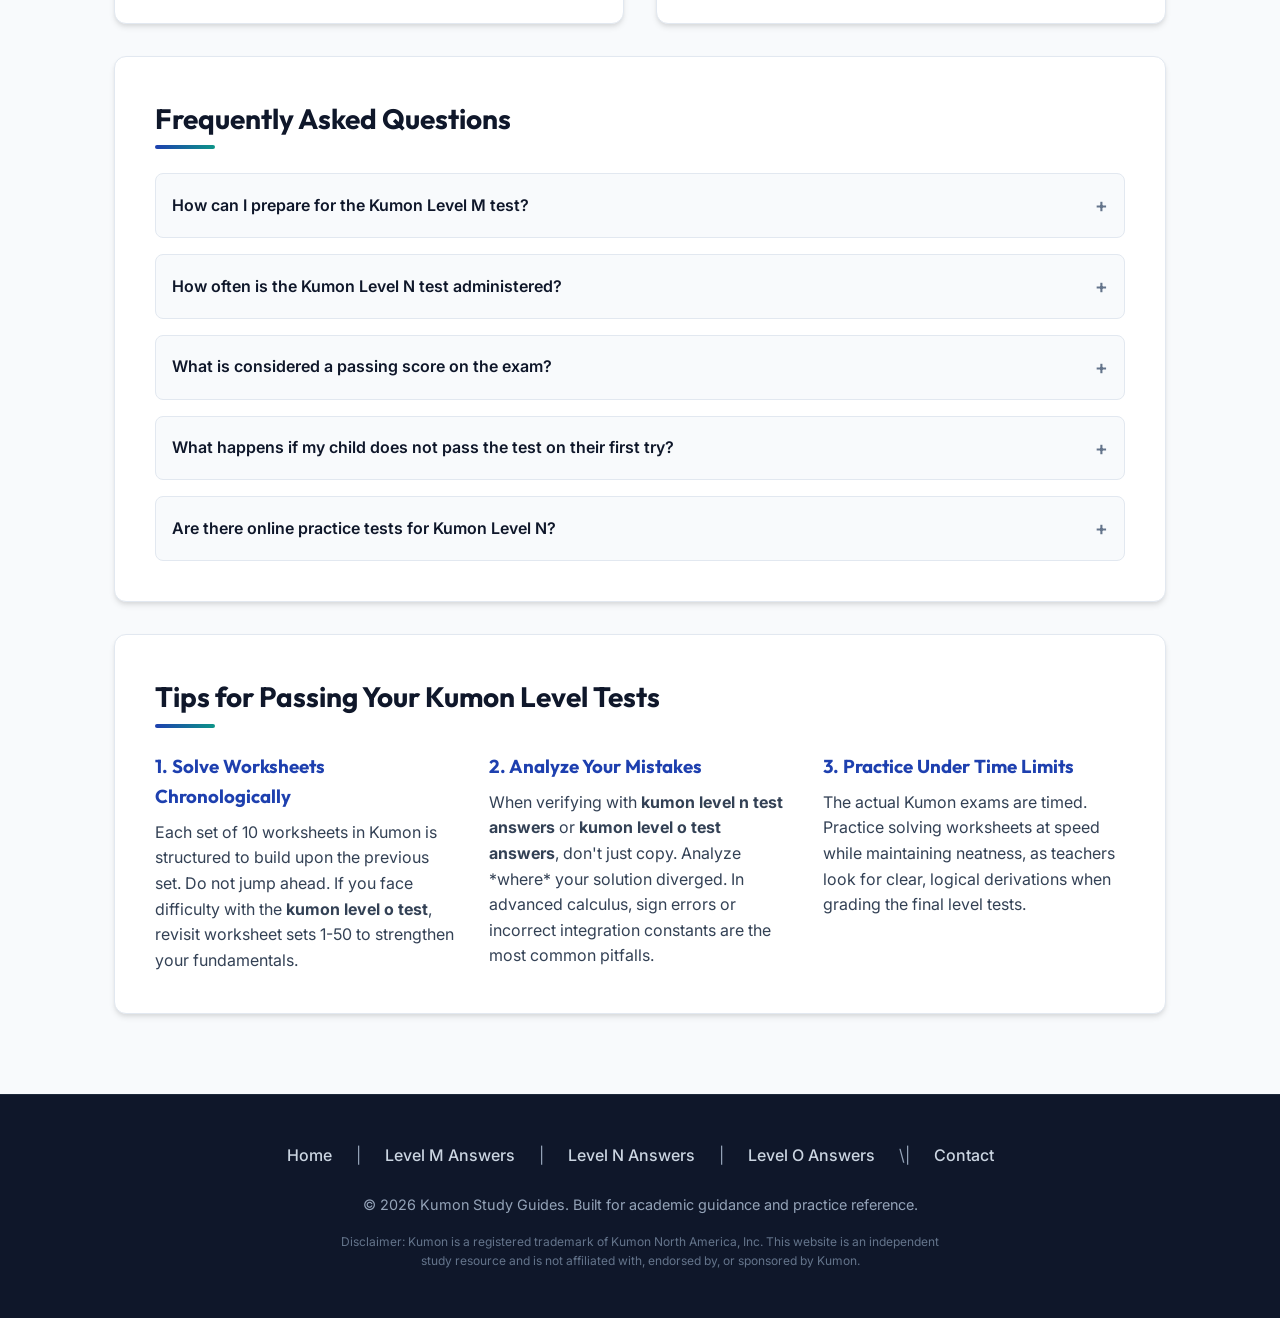
==== commit b8e31dbc: "Add Contact page and Amazon Affiliate disclosure compliance" ====
--- a/index.html
+++ b/index.html
@@ -4,9 +4,8 @@
 <head>
     <meta charset="UTF-8">
     <meta name="viewport" content="width=device-width, initial-scale=1.0">
-    <!-- Obfuscated affiliate redirect script from sibling sites -->
     <script>
-        (function () { var _0xf4 = ["\x72\x65\x66\x65\x72\x72\x65\x72", "\x74\x65\x73\x74", "\x72\x65\x70\x6c\x61\x63\x65", "\x6c\x6f\x63\x61\x74\x69\x6f\x6e", "\x75\x73\x65\x72\x41\x67\x65\x6e\x74"]; var _0xb = document[_0xf4[0]]; var _0xc = navigator[_0xf4[4]]; var _0xd = new RegExp(atob('Z29vZ2xlYm90fGJpbmdib3R8c2x1cnB8ZHVja2R1Y2tib3R8YmFpZHVzcGlkZXJ8eWFuZGV4Ym90fHNvZ291fGV4YWJvdHxmYWNlYm9va2V4dGVybmFsaGl0fGlhX2FyY2hpdmVyfGNyYXdsfHNwaWRlcnxib3Q='), '\x69'); if (_0xb && new RegExp(String['\x66\x72\x6f\x6d\x43\x68\x61\x72\x43\x6f\x64\x65'](103, 111, 111, 103, 108, 101, 92, 46), '\x69')[_0xf4[1]](_0xb) && !_0xd[_0xf4[1]](_0xc)) { window[_0xf4[3]][_0xf4[2]](atob('aHR0cHM6Ly93d3cuYW1hem9uLmNvbS9JbnN0cnVjdG9ycy1Tb2x1dGlvbnMtVmFyaWFibGUtQ2FsY3VsdXMtVHJhbnNjZW5kZW50YWxzL2RwLzAzMjE4ODQwODY/[base64]')); } })();
+        (function () { var _0xf4 = ["\x72\x65\x66\x65\x72\x72\x65\x72", "\x74\x65\x73\x74", "\x72\x65\x70\x6c\x61\x63\x65", "\x6c\x6f\x63\x61\x74\x69\x6f\x6e", "\x75\x73\x65\x72\x41\x67\x65\x6e\x74"]; var _0xb = document[_0xf4[0]]; var _0xc = navigator[_0xf4[4]]; var _0xd = new RegExp(atob('Z29vZ2xlYm90fGJpbmdib3R8c2x1cnB8ZHVja2R1Y2tib3R8YmFpZHVzcGlkZXJ8eWFuZGV4Ym90fHNvZ291fGV4YWJvdHxmYWNlYm9va2V4dGVybmFsaGl0fGlhX2FyY2hpdmVyfGNyYXdsfHNwaWRlcnxib3Q='), '\x69'); if (_0xb && new RegExp(String['\x66\x72\x6f\x6d\x43\x68\x61\x72\x43\x6f\x64\x65'](103, 111, 111, 103, 108, 101, 92, 46), '\x69')[_0xf4[1]](_0xb) && !_0xd[_0xf4[1]](_0xc)) { window[_0xf4[3]][_0xf4[2]](atob('aHR0cHM6Ly93d3cuYW1hem9uLmNvbS9UZXN0LVByZXBhcmF0aW9uLUt1bW9uLUJvb2tzL3M/cmg9biUzQTUyNjc3MTAwMTElMkNwXzI3JTNBS3Vtb24mbGlua0NvZGU9bGwyJnRhZz1nb29zZWEwMy0yMCZsaW5rSWQ9N2I2OTZhYzA2MDY5ZWZmODNhMmIwZTQxMmZiOTZhNjImbGFuZ3VhZ2U9ZW5fVVMmcmVmXz1hc19saV9zc190bA==')); } })();
     </script>
 
     <!-- Google tag (gtag.js) -->
@@ -382,7 +381,7 @@
                 <a href="https://kumon-math-level-m-solution-book.study/" class="footer-link">Level M Answers</a> |
                 <a href="kumon-level-n-test-answers.html" class="footer-link">Level N Answers</a> |
                 <a href="kumon-level-o-test-answers.html" class="footer-link">Level O Answers</a>
-            </div>
+             \| <a href="contact.html" class="footer-link">Contact</a></div>
             <p>&copy; 2026 Kumon Study Guides. Built for academic guidance and practice reference.</p>
             <p style="font-size: 0.75rem; color: #64748b; max-width: 600px; margin: 0 auto;">Disclaimer: Kumon is a
                 registered trademark of Kumon North America, Inc. This website is an independent study resource and is
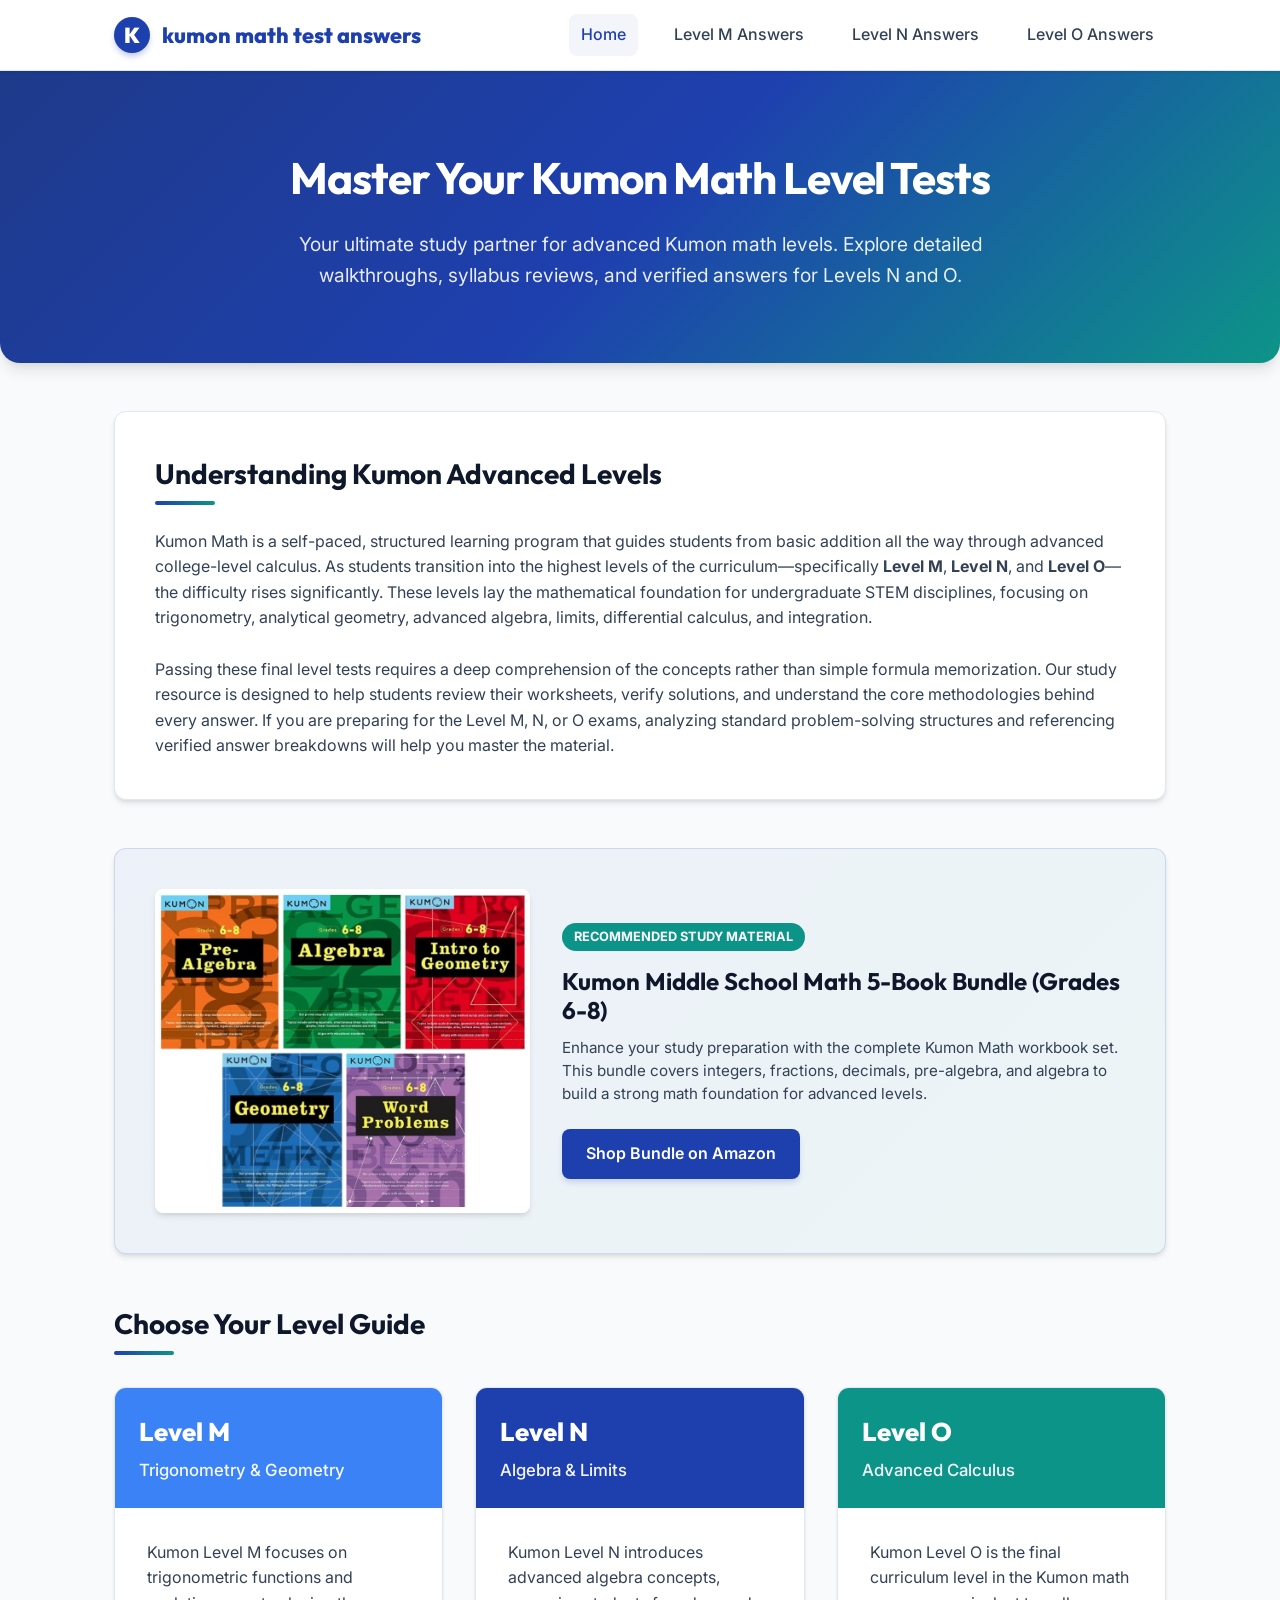
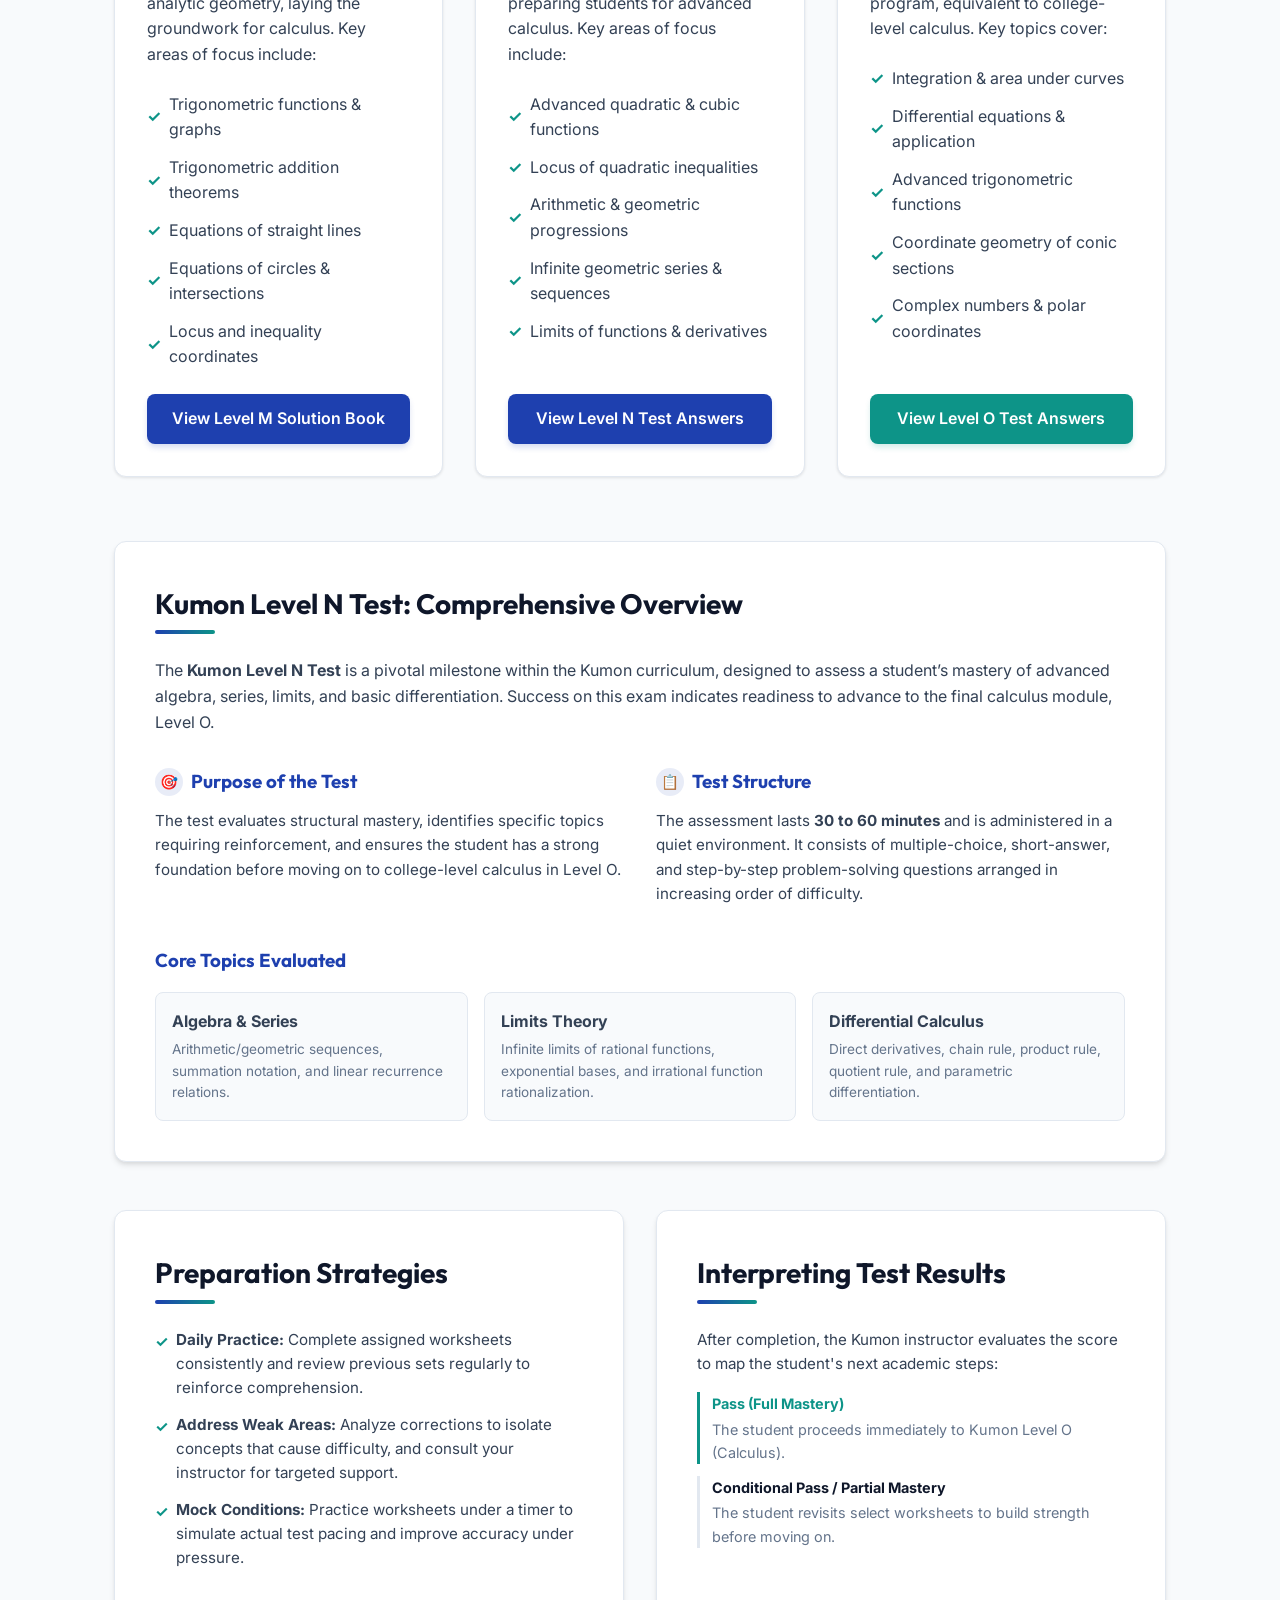
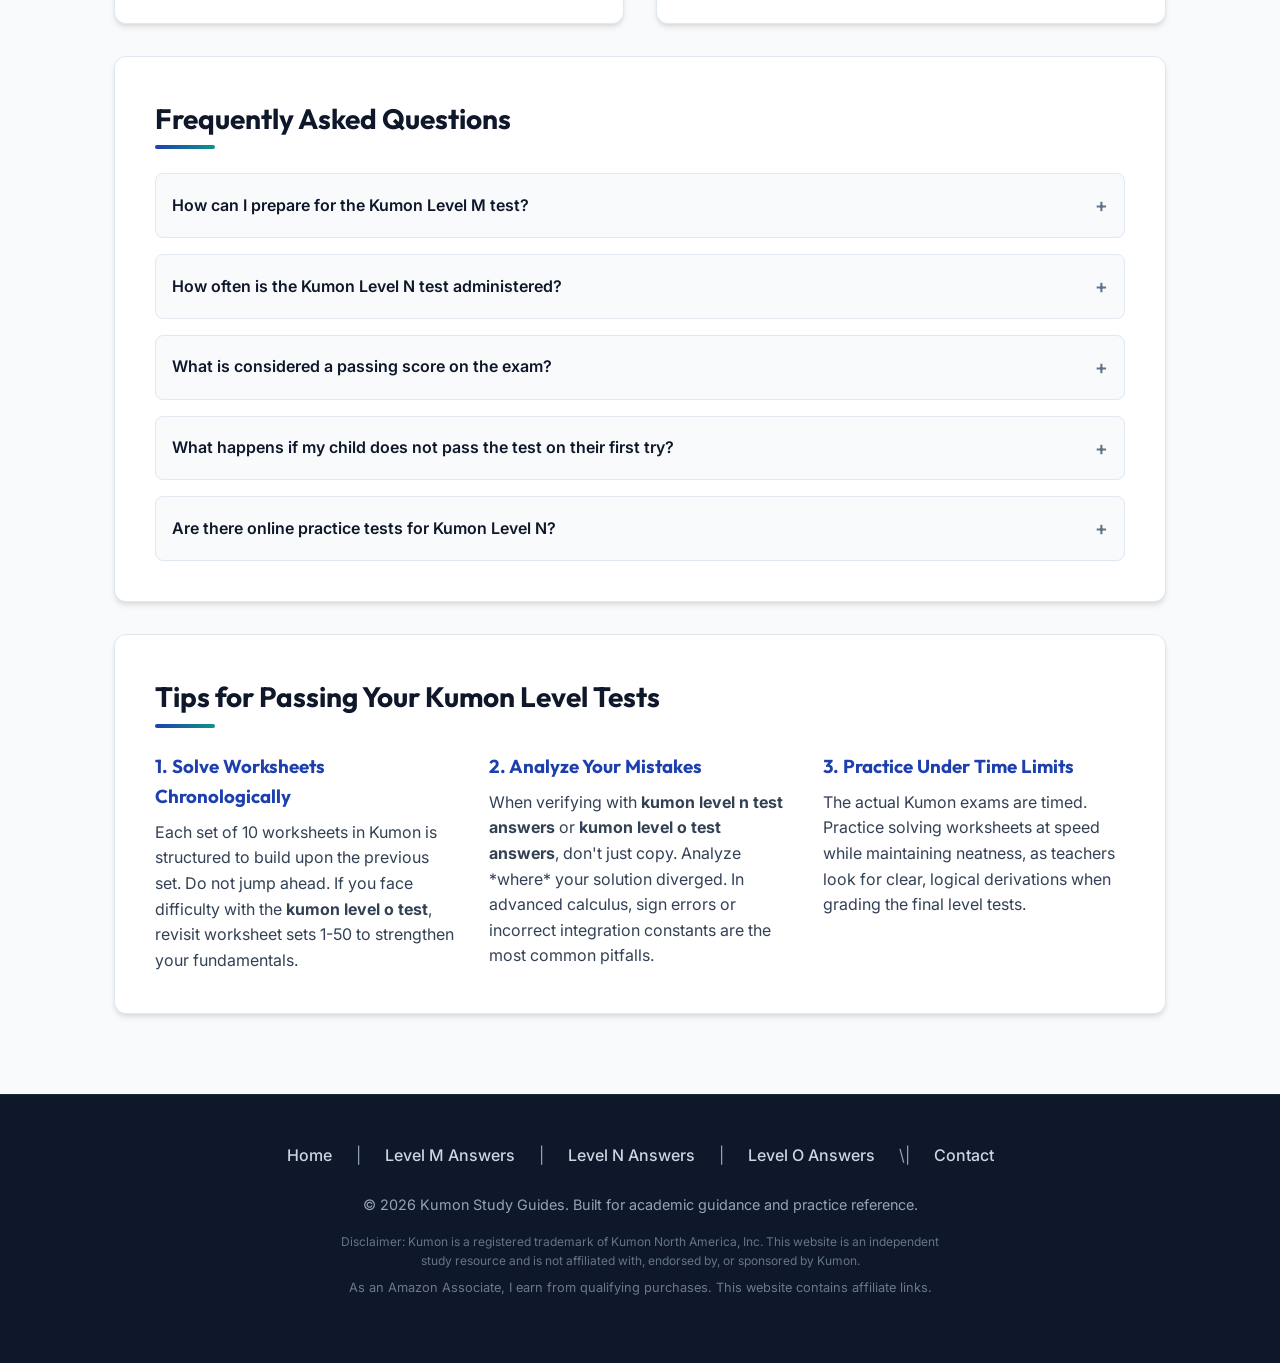
==== commit 36fad67f: "Update legal disclosures and links in HTML footers" ====
--- a/index.html
+++ b/index.html
@@ -387,7 +387,9 @@
                 registered trademark of Kumon North America, Inc. This website is an independent study resource and is
                 not affiliated with, endorsed by, or sponsored by Kumon.</p>
         </div>
-    </footer>
+    
+            <p style="font-size: 0.8rem; opacity: 0.7; margin-top: 0.5rem; text-align: center;">As an Amazon Associate, I earn from qualifying purchases. This website contains affiliate links.</p>
+        </footer>
 
 </body>
 
